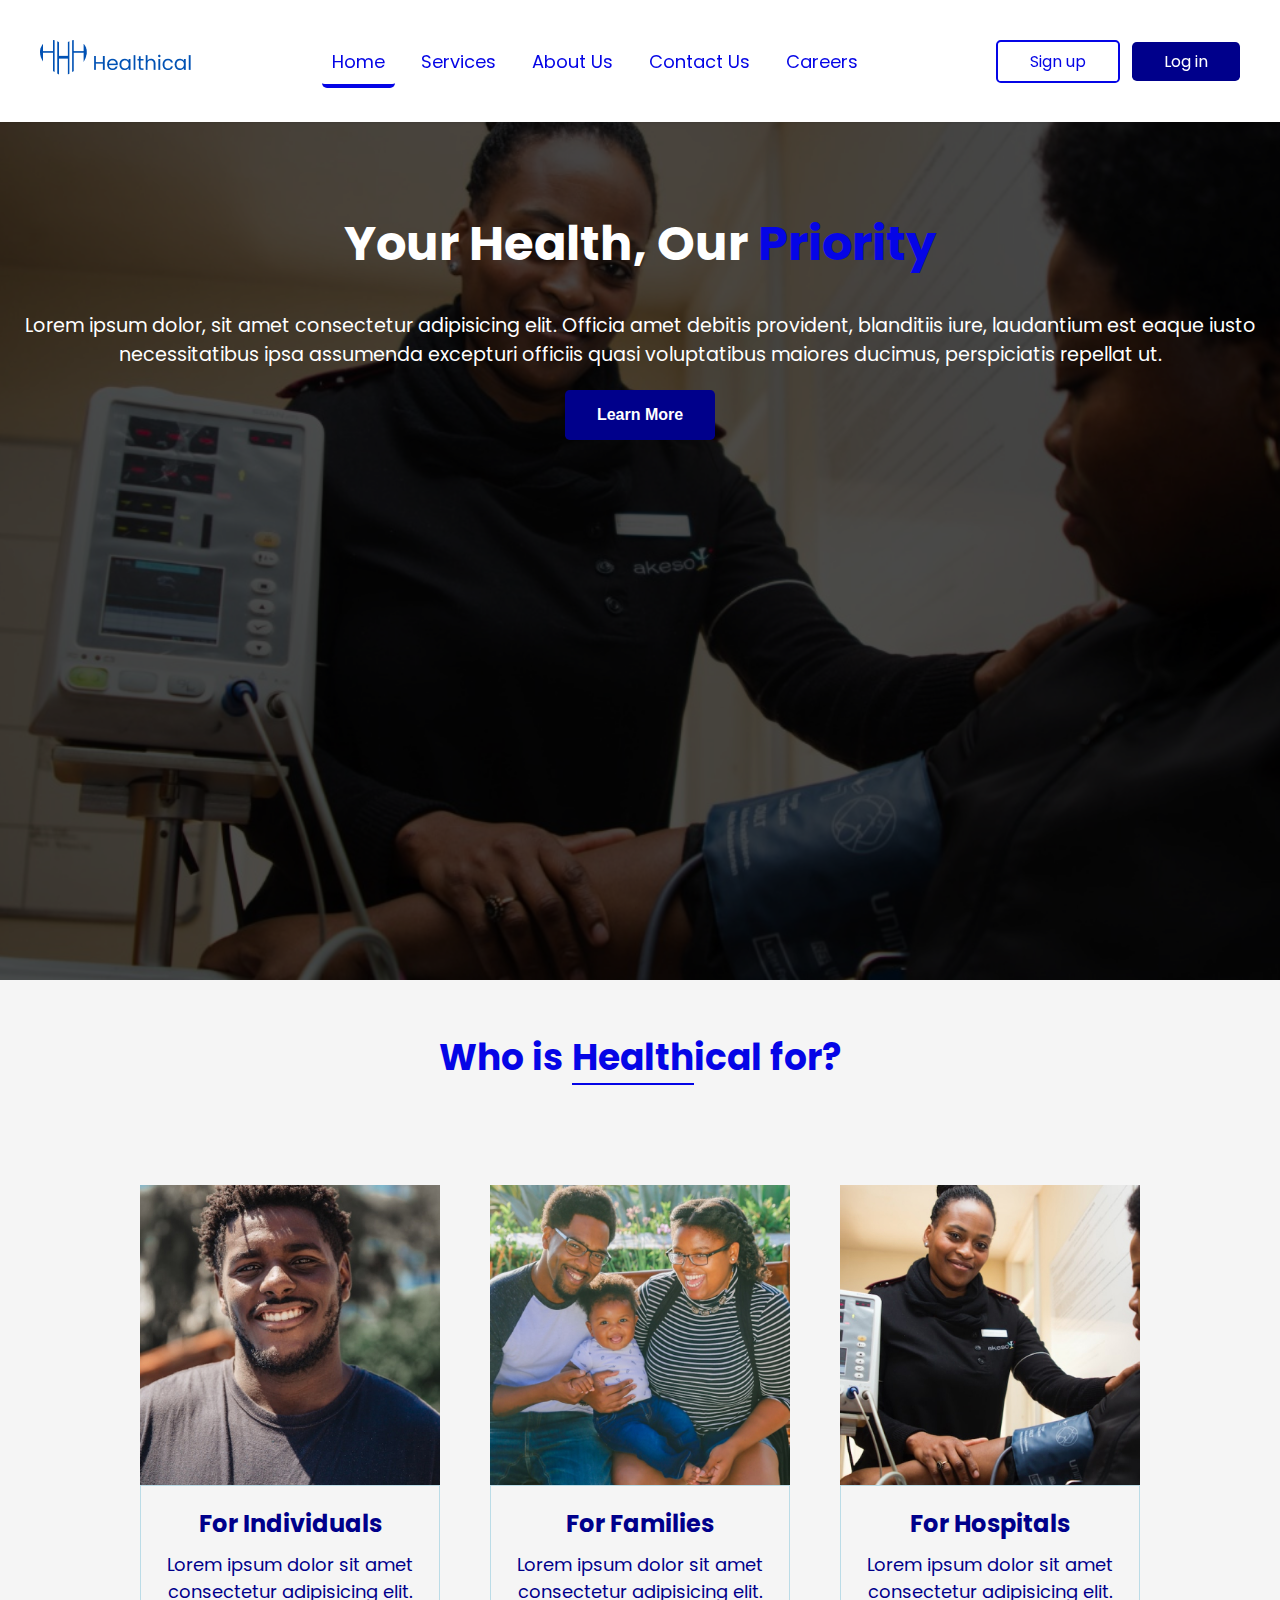
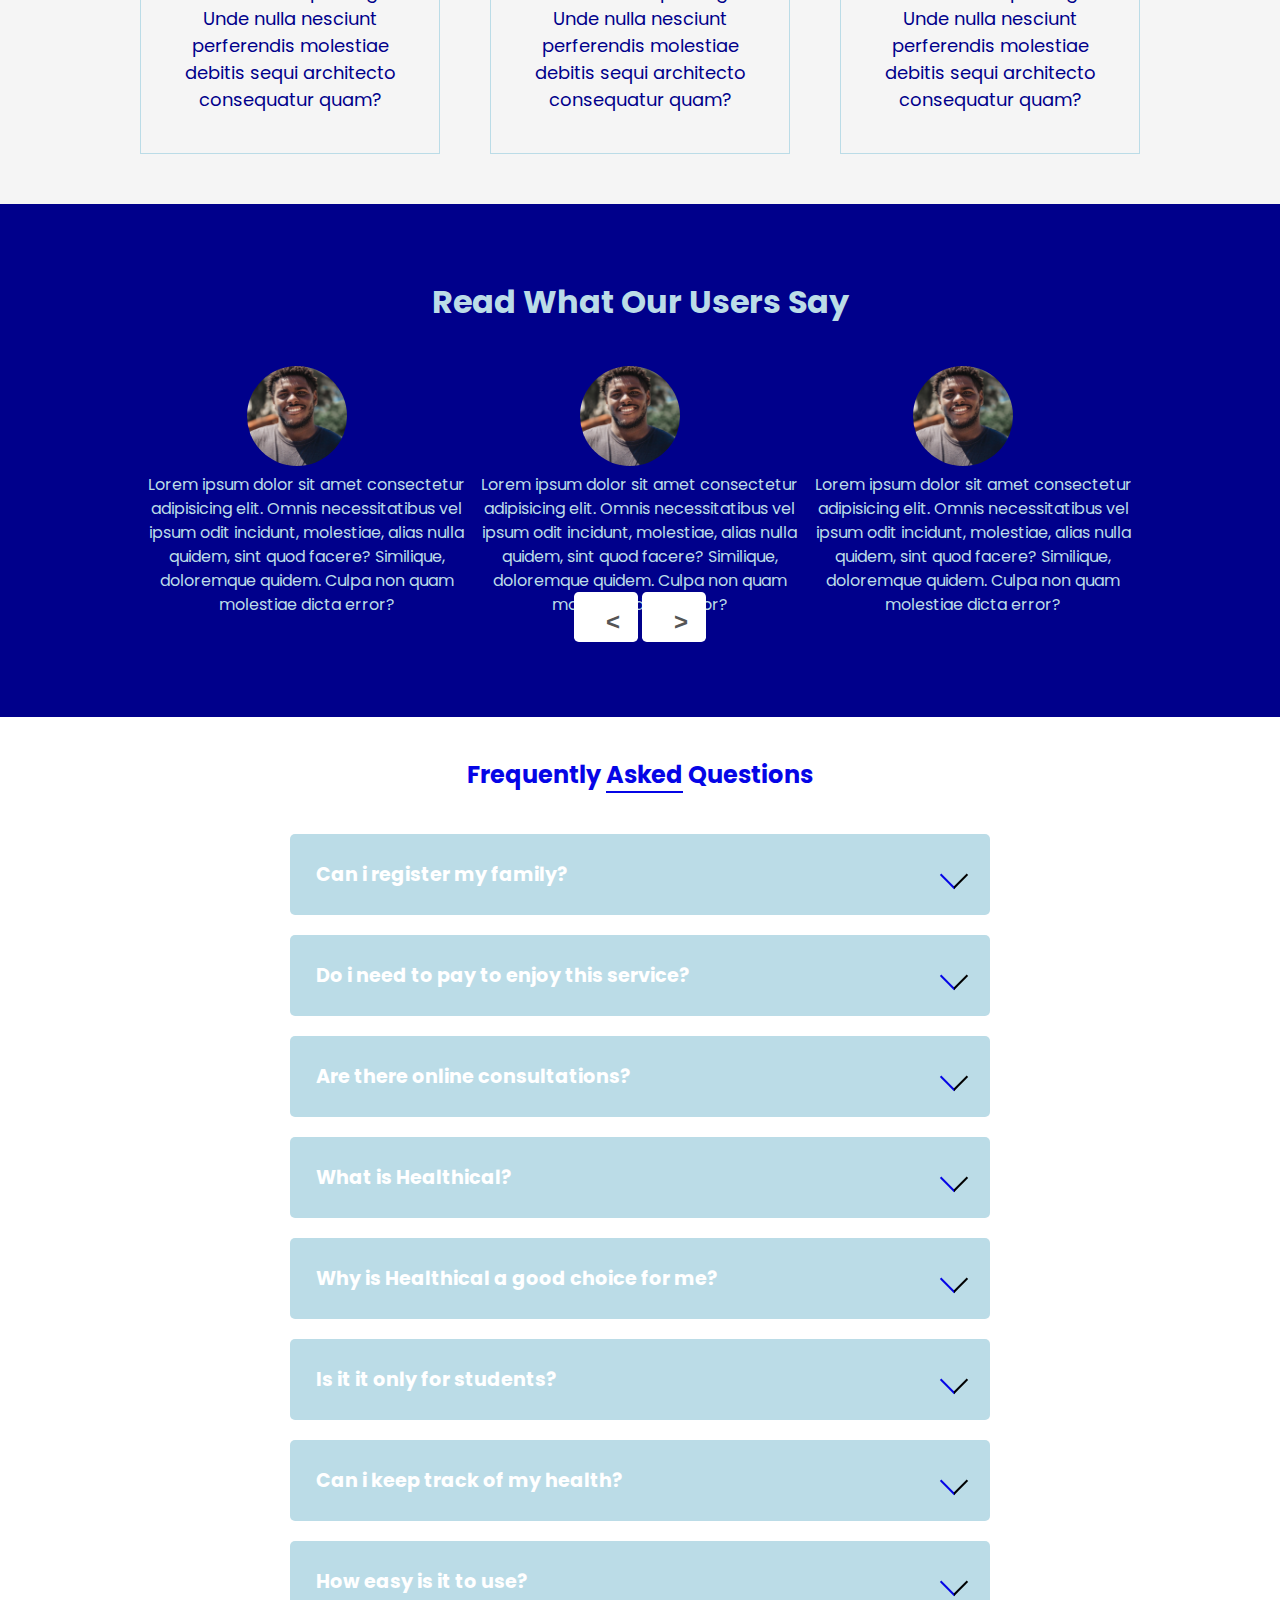
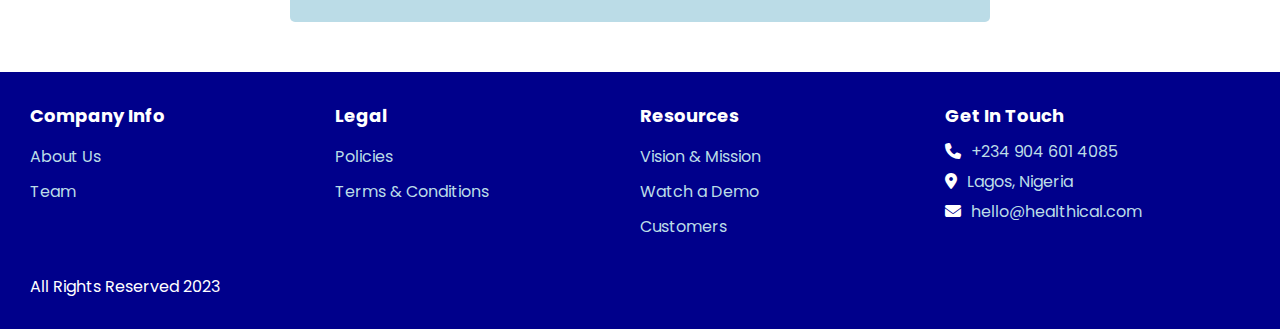
==== index.html @ 0c3c24af "added new updates to the repo" ====
<!DOCTYPE html>
<html lang="en">
  <head>
    <meta charset="UTF-8" />
    <meta http-equiv="X-UA-Compatible" content="IE=edge" />
    <meta name="viewport" content="width=device-width, initial-scale=1.0" />
    <title>Healthical</title>
    <link
    rel="stylesheet"
    href="https://cdnjs.cloudflare.com/ajax/libs/font-awesome/6.4.0/css/all.min.css"
  />
    <link rel="stylesheet" href="style.css" />
  </head>
  <body>
    <!-- Nav Bar -->
    <div class="nav-container">
      <header>
        <nav>
          <div>
            <img src="./images/logo with text.png" alt="Healthical" />
          </div>

          <div class="nav-list">
            <ul class="menu">
              <li><a href="#" class="home">Home</a></li>
              <li><a href="#">Services</a></li>
              <li><a href="about.html">About Us</a></li>
              <li><a href="#contact">Contact Us</a></li>
              <li><a href="careers.html">Careers</a></li>
            </ul>
          </div>

          <div class="nav-button">
            <a href="patient-sign-up.html" class="sign-up">Sign up</a>
            <a href="patient-sign-in.html" class="log-in">Log in</a>
          </div>

          <div class="hamburger-menu">
            <span class="bar"></span>
            <span class="bar"></span>
            <span class="bar"></span>
          </div>
        </nav>
      </header>
    </div>

    <!-- Hero Section -->
    <section class="hero">
      <div class="image-overlay">
        <div class="details">
          <h1>Your Health, Our <span>Priority</span></h1>
          <p>
            Lorem ipsum dolor, sit amet consectetur adipisicing elit. Officia
            amet debitis provident, blanditiis iure, laudantium est eaque iusto
            necessitatibus ipsa assumenda excepturi officiis quasi voluptatibus
            maiores ducimus, perspiciatis repellat ut.
          </p>

          <button>Learn More</button>
        </div>
      </div>
    </section>

    <!--About Section -->
    <section class="about-us">
      <h2>Who is <span>Health</span>ical for?</h2>

      <!-- People Container -->
      <div class="people">
        <!-- Individual -->
        <div class="individual">
          <img class="image" src="./images/image3.jpg" alt="individual" />

          <div class="container">
            <h3>For Individuals</h3>
            <p>
              Lorem ipsum dolor sit amet consectetur adipisicing elit. Unde
              nulla nesciunt perferendis molestiae debitis sequi architecto
              consequatur quam?
            </p>
          </div>
        </div>

        <!-- Families -->
        <div class="families">
          <img class="image" src="./images/image2.jpg" alt="families" />

          <div class="container">
            <h3>For Families</h3>
            <p>
              Lorem ipsum dolor sit amet consectetur adipisicing elit. Unde
              nulla nesciunt perferendis molestiae debitis sequi architecto
              consequatur quam?
            </p>
          </div>
        </div>

        <!-- Hospitals -->
        <div class="hospitals">
          <img class="image" src="./images/image1.jpg" alt="hospital" />

          <div class="container">
            <h3>For Hospitals</h3>
            <p>
              Lorem ipsum dolor sit amet consectetur adipisicing elit. Unde
              nulla nesciunt perferendis molestiae debitis sequi architecto
              consequatur quam?
            </p>
          </div>
        </div>
      </div>
    </section>

    <!-- Testimonials -->
    <section class="testimonials">
      <h2>Read What Our Users Say</h2>

      <div class="test-container">
        <!-- First Testimonial -->
        <div class="testimonial1">
          <img class="test-image" src="./images/image3.jpg" alt="image" />
          <p class="review">
            Lorem ipsum dolor sit amet consectetur adipisicing elit. Omnis
            necessitatibus vel ipsum odit incidunt, molestiae, alias nulla
            quidem, sint quod facere? Similique, doloremque quidem. Culpa non
            quam molestiae dicta error?
          </p>
        </div>

        <!-- Second Testimonial -->
        <div class="testimonial2">
          <img class="test-image" src="./images/image3.jpg" alt="image" />
          <p class="review">
            Lorem ipsum dolor sit amet consectetur adipisicing elit. Omnis
            necessitatibus vel ipsum odit incidunt, molestiae, alias nulla
            quidem, sint quod facere? Similique, doloremque quidem. Culpa non
            quam molestiae dicta error?
          </p>
        </div>

        <!-- Third Testimonial -->
        <div class="testimonial3">
          <img class="test-image" src="./images/image3.jpg" alt="image" />
          <p class="review">
            Lorem ipsum dolor sit amet consectetur adipisicing elit. Omnis
            necessitatibus vel ipsum odit incidunt, molestiae, alias nulla
            quidem, sint quod facere? Similique, doloremque quidem. Culpa non
            quam molestiae dicta error?
          </p>
        </div>
      </div>

      <button class="prev-btn"><</button>
      <button class="next-btn">></button>
    </section>

    <!-- FAQ -->
    <section class="faq">
      <h2>Frequently <span>Asked</span> Questions</h2>

      <div class="accordion">
        <div class="question">
          <div class="head">
            <h3>Can i register my family?</h3>
            <span class="icon"></span>
          </div>
          <div class="response">
            <p>
              Lorem ipsum, dolor sit amet consectetur adipisicing elit. Possimus
              mollitia unde animi hic. Architecto, soluta nisi nostrum quam
              quaerat quasi consectetur? Quasi!
            </p>
          </div>
        </div>
        <div class="question">
          <div class="head">
            <h3>Do i need to pay to enjoy this service?</h3>
            <span class="icon"></span>
          </div>
          <div class="response">
            <p>
              Lorem ipsum, dolor sit amet consectetur adipisicing elit. Possimus
              mollitia unde animi hic. Architecto, soluta nisi nostrum quam
              quaerat quasi consectetur? Quasi!
            </p>
          </div>
        </div>
        <div class="question">
          <div class="head">
            <h3>Are there online consultations?</h3>
            <span class="icon"></span>
          </div>
          <div class="response">
            <p>
              Lorem ipsum, dolor sit amet consectetur adipisicing elit. Possimus
              mollitia unde animi hic. Architecto, soluta nisi nostrum quam
              quaerat quasi consectetur? Quasi!
            </p>
          </div>
        </div>
        <div class="question">
          <div class="head">
            <h3>What is Healthical?</h3>
            <span class="icon"></span>
          </div>
          <div class="response">
            <p>
              Lorem ipsum, dolor sit amet consectetur adipisicing elit. Possimus
              mollitia unde animi hic. Architecto, soluta nisi nostrum quam
              quaerat quasi consectetur? Quasi!
            </p>
          </div>
        </div>
        <div class="question">
          <div class="head">
            <h3>Why is Healthical a good choice for me?</h3>
            <span class="icon"></span>
          </div>
          <div class="response">
            <p>
              Lorem ipsum, dolor sit amet consectetur adipisicing elit. Possimus
              mollitia unde animi hic. Architecto, soluta nisi nostrum quam
              quaerat quasi consectetur? Quasi!
            </p>
          </div>
        </div>
        <div class="question">
          <div class="head">
            <h3>Is it it only for students?</h3>
            <span class="icon"></span>
          </div>
          <div class="response">
            <p>
              Lorem ipsum, dolor sit amet consectetur adipisicing elit. Possimus
              mollitia unde animi hic. Architecto, soluta nisi nostrum quam
              quaerat quasi consectetur? Quasi!
            </p>
          </div>
        </div>
        <div class="question">
          <div class="head">
            <h3>Can i keep track of my health?</h3>
            <span class="icon"></span>
          </div>
          <div class="response">
            <p>
              Lorem ipsum, dolor sit amet consectetur adipisicing elit. Possimus
              mollitia unde animi hic. Architecto, soluta nisi nostrum quam
              quaerat quasi consectetur? Quasi!
            </p>
          </div>
        </div>
        <div class="question">
          <div class="head">
            <h3>How easy is it to use?</h3>
            <span class="icon"></span>
          </div>
          <div class="response">
            <p>
              Lorem ipsum, dolor sit amet consectetur adipisicing elit. Possimus
              mollitia unde animi hic. Architecto, soluta nisi nostrum quam
              quaerat quasi consectetur? Quasi!
            </p>
          </div>
        </div>
      </div>
    </section>

    <!-- Footer Section -->
    <footer class="footer-area" id="contact">
      <div class="footer-container">
        <!-- Comapany Info -->
        <div class="company">
          <h4>Company Info</h4>

          <div class="company-details">
            <p><a href="about.html">About Us</a></p>
            <p>Team</p>
          </div>
        </div>

        <!-- Legal -->
        <div class="legal">
          <h4>Legal</h4>

          <div class="legal-details">
            <p>Policies</p>
            <p>Terms & Conditions</p>
          </div>
        </div>

        <!-- Resources -->
        <div class="resources">
          <h4>Resources</h4>

          <div class="resources-details">
            <p>Vision & Mission</p>
            <p>Watch a Demo</p>
            <p>Customers</p>
          </div>
        </div>

        <!-- Get In Touch -->
        <div class="contact">
          <h4>Get In Touch</h4>

          <div class="contact-details">
            <ul class="info">
               <!-- Phone -->
              <li>
                <span><i class="fa-solid fa-phone"></i></span>
                <p><a href="tel:+2349046014085">+234 904 601 4085</a></p>
              </li>

                 <!-- Location -->
              <li>
                <span><i class="fa-solid fa-location-dot"></i></span>
                <p><a href="#">Lagos, Nigeria</a></p>
              </li>

              <!-- Email -->
              <li>
                <span><i class="fa-solid fa-envelope"></i></span>
                <p>
                  <a href="mailto:hello@fixmyride.com">hello@healthical.com</a>
                </p>
              </li>
            </ul>
          </div>
        </div>
      </div>

      <!-- Copyright -->
      <div class="copyright">
        <p>All Rights Reserved 2023</p>

        <!-- Social Icons -->
      </div>
    </footer>

    <script src="js/script.js"></script>
  </body>
</html>
---- style.css ----
@import url("https://fonts.googleapis.com/css2?family=Poppins&display=swap");

* {
  margin: 0;
  padding: 0;
  box-sizing: border-box;
}

:root {
  --darkblue: hsl(240, 100%, 27.3%);
  --white: hsl(0, 0%, 100%);
  --lightblue: hsl(195, 48%, 82%);
  --blue: hsl(240, 96%, 46%);
  --gray: hsl(0, 0%, 50%);
}

a {
  text-decoration: none;
}

body {
  color: var(--white);
  font-family: "Poppins", sans-serif;
}

/* Navbar styling */
nav {
  display: flex;
  justify-content: space-between;
  align-items: center;
  height: 100%;
}

header {
  background-color: #fff;
  box-shadow: 0 1px 2px rgba(0, 0, 0, 0.1);
  padding: 40px;
  position: fixed;
  top: 0;
  left: 0;
  right: 0;
  z-index: 999;
}

.nav-container {
  margin-left: 3rem;
}

.home {
  border-bottom: 4px solid var(--blue);
  padding-left: 1.5rem;
  padding-right: 1.5rem;
}

.menu {
  display: flex;
  list-style-type: none;
  margin: 0;
  padding: 0;
}

.menu li {
  margin-right: 1rem;
}

.menu li:last-child {
  margin-right: 0;
}

.menu li a {
  color: var(--blue);
  text-decoration: none;
  font-size: 18px;
  padding: 10px;
  border-radius: 5px;
}

.menu li a:hover {
  color: var(--gray);
}

.sign-up {
  padding: 0.5rem 2rem;
  border: 2px solid var(--blue);
  background: var(--white);
  color: var(--blue);
  margin-right: 0.5rem;
  border-radius: 0.3rem;
}

.log-in {
  padding: 0.5rem 2rem;
  background: var(--darkblue);
  color: var(--white);
  border-radius: 0.3rem;
}

.hamburger-menu {
  display: none;
}

.hamburger-menu .bar {
  display: block;
  width: 25px;
  height: 3px;
  background-color: #333;
  margin: 5px auto;
  transition: all 0.3s ease-in-out;
}

/* Hero Section Styling */
.hero {
  background-image: url(./images/image.jpg);
  background-repeat: no-repeat;
  background-position: center;
  background-size: cover;
  display: flex;
  align-items: center;
  justify-content: center;
  margin-top: 5rem;
  width: 100vw;
  height: 100vh;
}

.image-overlay {
  width: 100vw;
  height: 100vh;
  background: rgba(0, 0, 0, 0.7);
  align-items: center;
}

.details {
  text-align: center;
  justify-content: center;
  margin: auto;
}

.details h1 {
  font-weight: bold;
  font-size: 3rem;
  padding-top: 8rem;
  padding-bottom: 2rem;
}

.details p {
  font-size: 1.2rem;
  line-height: 1.5;
  margin-bottom: 20px;
}

span {
  color: var(--blue);
}

button {
  background: var(--darkblue);
  color: var(--white);
  padding: 1rem 2rem;
  border-radius: 0.3rem;
  border: none;
  font-weight: bold;
  font-size: 1rem;
  cursor: pointer;
}
/* End of Hero Section Styling */

/* About Section Styling */
.about-us {
  background-color: #f5f5f5;
  padding: 50px 0;
  display: flex;
  flex-direction: column;
  align-items: center;
}

h2 span {
  border-bottom: 2px solid var(--blue);
}

.about-us h2 {
  color: var(--blue);
  text-align: center;
  font-size: 36px;
  margin-bottom: 50px;
}

.people {
  display: flex;
  flex-wrap: wrap;
  justify-content: center;
  gap: 50px;
  max-width: 1200px;
  margin-top: 50px;
}

.individual,
.families,
.hospitals {
  display: flex;
  flex-direction: column;
  align-items: center;
  text-align: center;
  width: 300px;
}

.individual .image,
.families .image,
.hospitals .image {
  width: 100%;
  height: 300px;
  object-fit: cover;
}

.container {
  padding: 20px;
  color: var(--darkblue);
  border: 1px solid var(--lightblue);
}

.container h3 {
  font-size: 24px;
  margin-bottom: 10px;
}

.container p {
  font-size: 18px;
  line-height: 1.5;
  margin-bottom: 20px;
}

/* Testimonial Section Styling */

.testimonials h2 {
  text-align: center;
  justify-content: center;
  color: var(--lightblue);
  padding-top: 1.5rem;
  padding-bottom: 2.5rem;
}

/* .testimonial1,
.testimonial2,
.testimonial3 {
  display: flex;
  flex-direction: column;
  align-items: center;
}
 */

.testimonials {
  text-align: center;
  padding: 50px 0;
  background-color: var(--darkblue);
}

.test-container {
  display: flex;
  overflow: hidden;
  margin: 0 auto;
  width: 90%;
  max-width: 1000px;
}

.testimonial {
  flex: 1;
  margin-right: 30px;
  padding: 20px;
  border-radius: 10px;
  box-shadow: 0 2px 5px rgba(0, 0, 0, 0.3);
  text-align: left;
}

.testimonial:last-of-type {
  margin-right: 0;
}

.test-image {
  width: 100px;
  height: 100px;
  border-radius: 50%;
  margin-right: 20px;
}

.review {
  margin: 0;
  font-size: 16px;
  line-height: 1.5;
  color: var(--lightblue);
}

.prev-btn,
.next-btn {
  /* position: absolute; */
  top: 50%;
  transform: translateY(-50%);
  width: 50px;
  height: 50px;
  border: none;
  outline: none;
  background-color: #fff;
  color: #555;
  font-size: 24px;
  cursor: pointer;
  z-index: 1;
}

.prev-btn:hover,
.next-btn:hover {
  background-color: #f2f2f2;
}

.prev-btn {
  left: 0;
}

.next-btn {
  right: 0;
}

/* FAQ Section Styling */
.faq {
  max-width: 800px;
  margin: 0 auto;
  padding: 40px;
}

h2 {
  text-align: center;
  font-size: 2rem;
}

.accordion {
  display: flex;
  flex-direction: column;
}

.question {
  background-color: var(--lightblue);
  margin: 10px;
  border-radius: 5px;
  overflow: hidden;
  padding: 1rem;
}

.head {
  display: flex;
  justify-content: space-between;
  align-items: center;
  padding: 10px;
  cursor: pointer;
}

.head h3 {
  margin: 0;
  font-size: 1.2rem;
}

.icon {
  width: 20px;
  height: 20px;
  border: solid black;
  border-width: 0 2px 2px 0;
  transform: rotate(45deg);
}

.response {
  padding: 10px;
  display: none;
}

.response p {
  margin: 0;
}

.question.active .response {
  display: block;
}

.faq h2 {
  text-align: center;
  justify-content: center;
  color: var(--blue);
  padding-bottom: 2rem;
  font-size: 1.5rem;
}

.faq span {
  border-bottom: 2px solid var(--blue);
}

/* Footer Section Styling */
.footer-area {
  background-color: var(--darkblue);
  padding: 30px;
}

.footer-container {
  display: flex;
  flex-wrap: wrap;
  justify-content: space-between;
}

.company,
.legal,
.resources,
.contact {
  flex-basis: 25%;
  margin-bottom: 30px;
}

.company h4,
.legal h4,
.resources h4,
.contact h4 {
  font-size: 18px;
  margin-bottom: 10px;
}

.company-details,
.legal-details,
.resources-details,
.contact-details {
  display: flex;
  flex-direction: column;
  color: var(--lightblue);
}

.company-details p,
.legal-details p,
.resources-details p {
  margin: 5px 0;
}

.company-details p a {
  color: var(--lightblue);
}

.contact-details .info {
  list-style-type: none;
  padding: 0;
}

.contact-details .info li {
  display: flex;
  align-items: center;
  margin-bottom: 5px;
}

.contact-details .info li span {
  margin-right: 10px;
}

.contact-details .info li a {
  text-decoration: none;
  color: var(--lightblue);
}

.contact-details .info li a:hover {
  text-decoration: underline;
}

.fa-solid {
  color: var(--white);
}

/* Mobile Responsiveness */

@media screen and (max-width: 768px) {
  .hero {
    flex-direction: column;
  }

  .details h1 {
    font-size: 2rem;
  }

  .details p {
    font-size: 1rem;
  }

  .people {
    flex-direction: column;
    align-items: center;
  }

  .individual,
  .families,
  .hospitals {
    margin-bottom: 50px;
  }

  .faq {
    padding: 80px;
  }

  .accordion {
    flex-direction: row;
    flex-wrap: wrap;
    justify-content: space-between;
  }

  .question {
    width: calc(50% - 20px);
  }

  .faq {
    padding: 80px;
  }

  .accordion {
    flex-direction: row;
    flex-wrap: wrap;
    justify-content: space-between;
  }

  .question {
    width: calc(50% - 20px);
  }

  .footer-container {
    flex-direction: column;
  }

  .company,
  .legal,
  .resources,
  .contact {
    flex-basis: auto;
  }
}

@media screen and (max-width: 600px) {
  /* .nav-list {
    display: none;
    margin: auto;
    flex-direction: column;
    position: absolute;
    top: 70px;
    left: 0;
    right: 0;
    background-color: #fff;
    z-index: 1;
    padding: 20px;
    box-shadow: 0px 0px 10px rgba(0, 0, 0, 0.1);
  }

  .nav-list.show {
    display: flex;
    flex-direction: column;
  }

  .menu {
    display: flex;
    flex-direction: column;
    margin: auto;
  } */

  /* .hamburger-menu {
    display: block;
    cursor: pointer;
    z-index: 100;
  }

  .hamburger-menu.active .bar:nth-child(2) {
    opacity: 0;
  }

  .hamburger-menu.active .bar:nth-child(1) {
    transform: translateY(8px) rotate(45deg);
  }

  .hamburger-menu.active .bar:nth-child(3) {
    transform: translateY(-8px) rotate(-45deg);
  } */

  button {
    margin-top: 1rem;
  }

  .people {
    display: flex;
    flex-direction: column;
  }
}
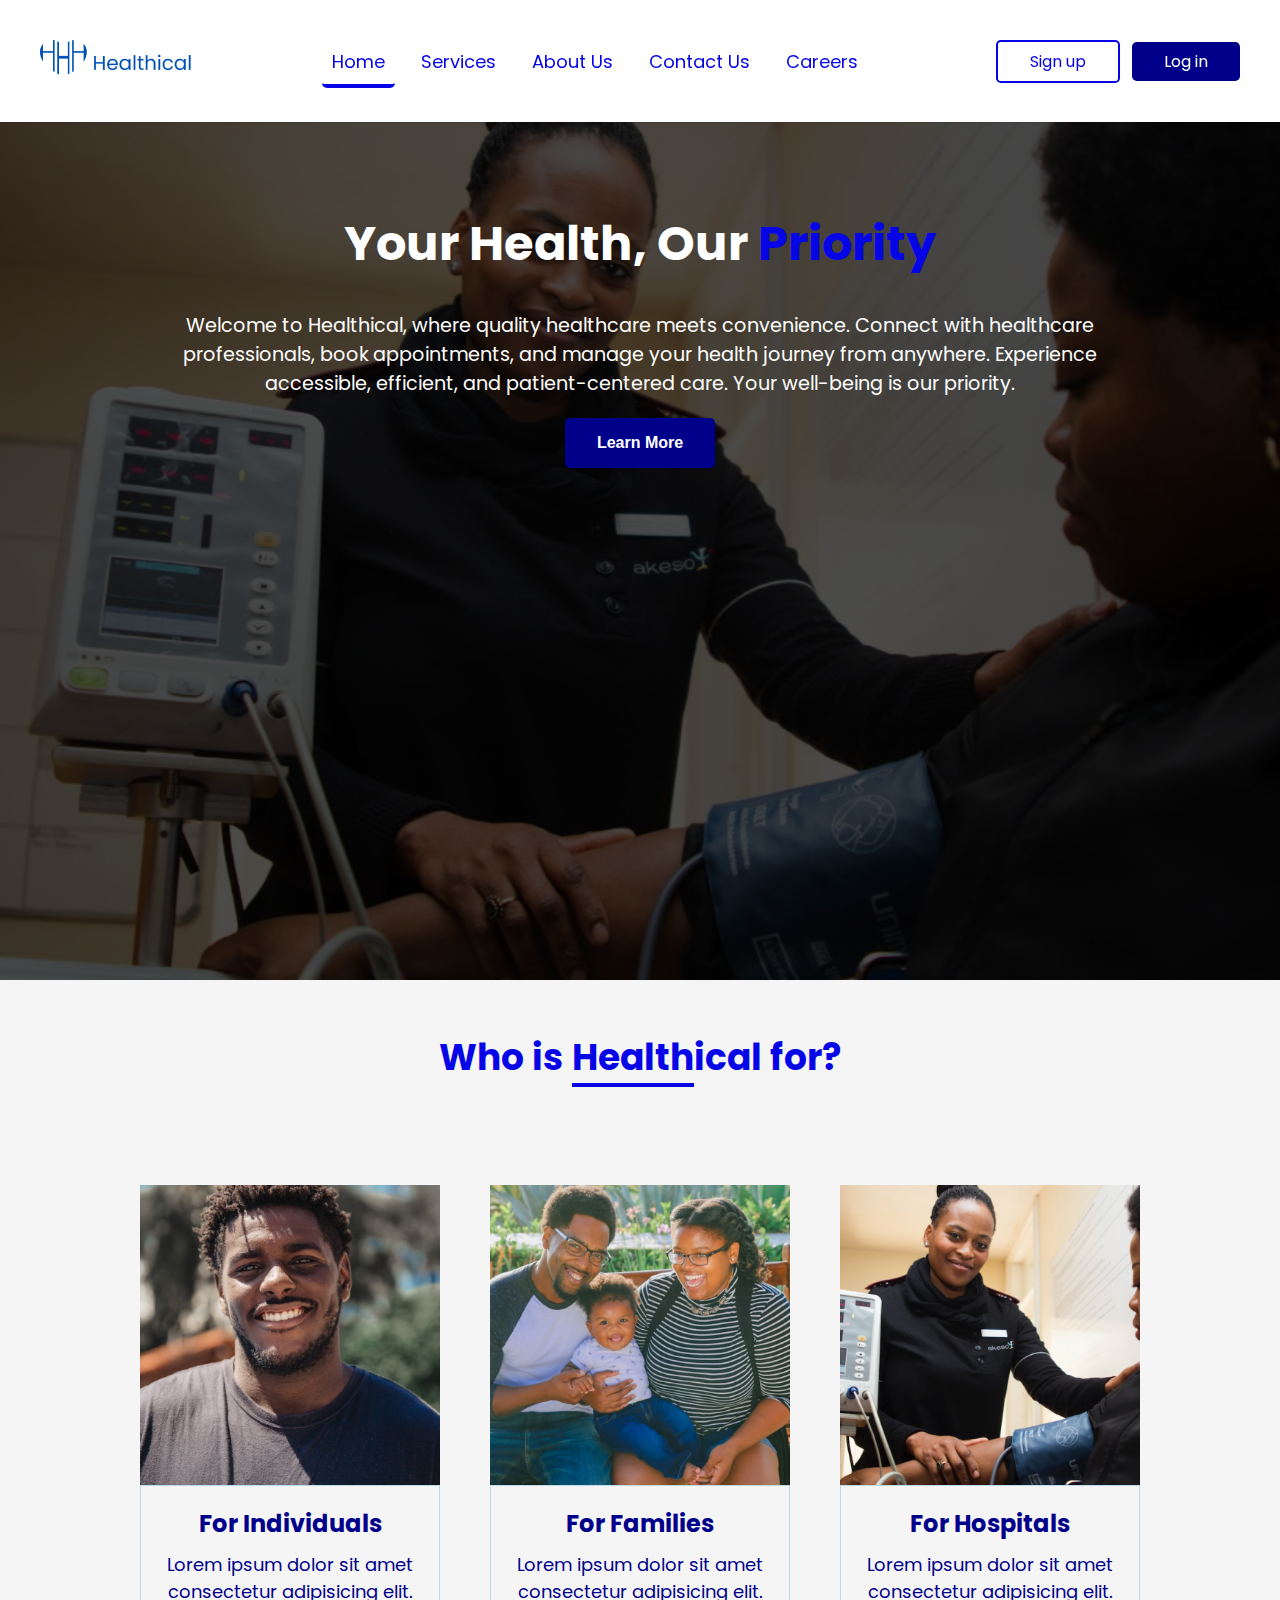
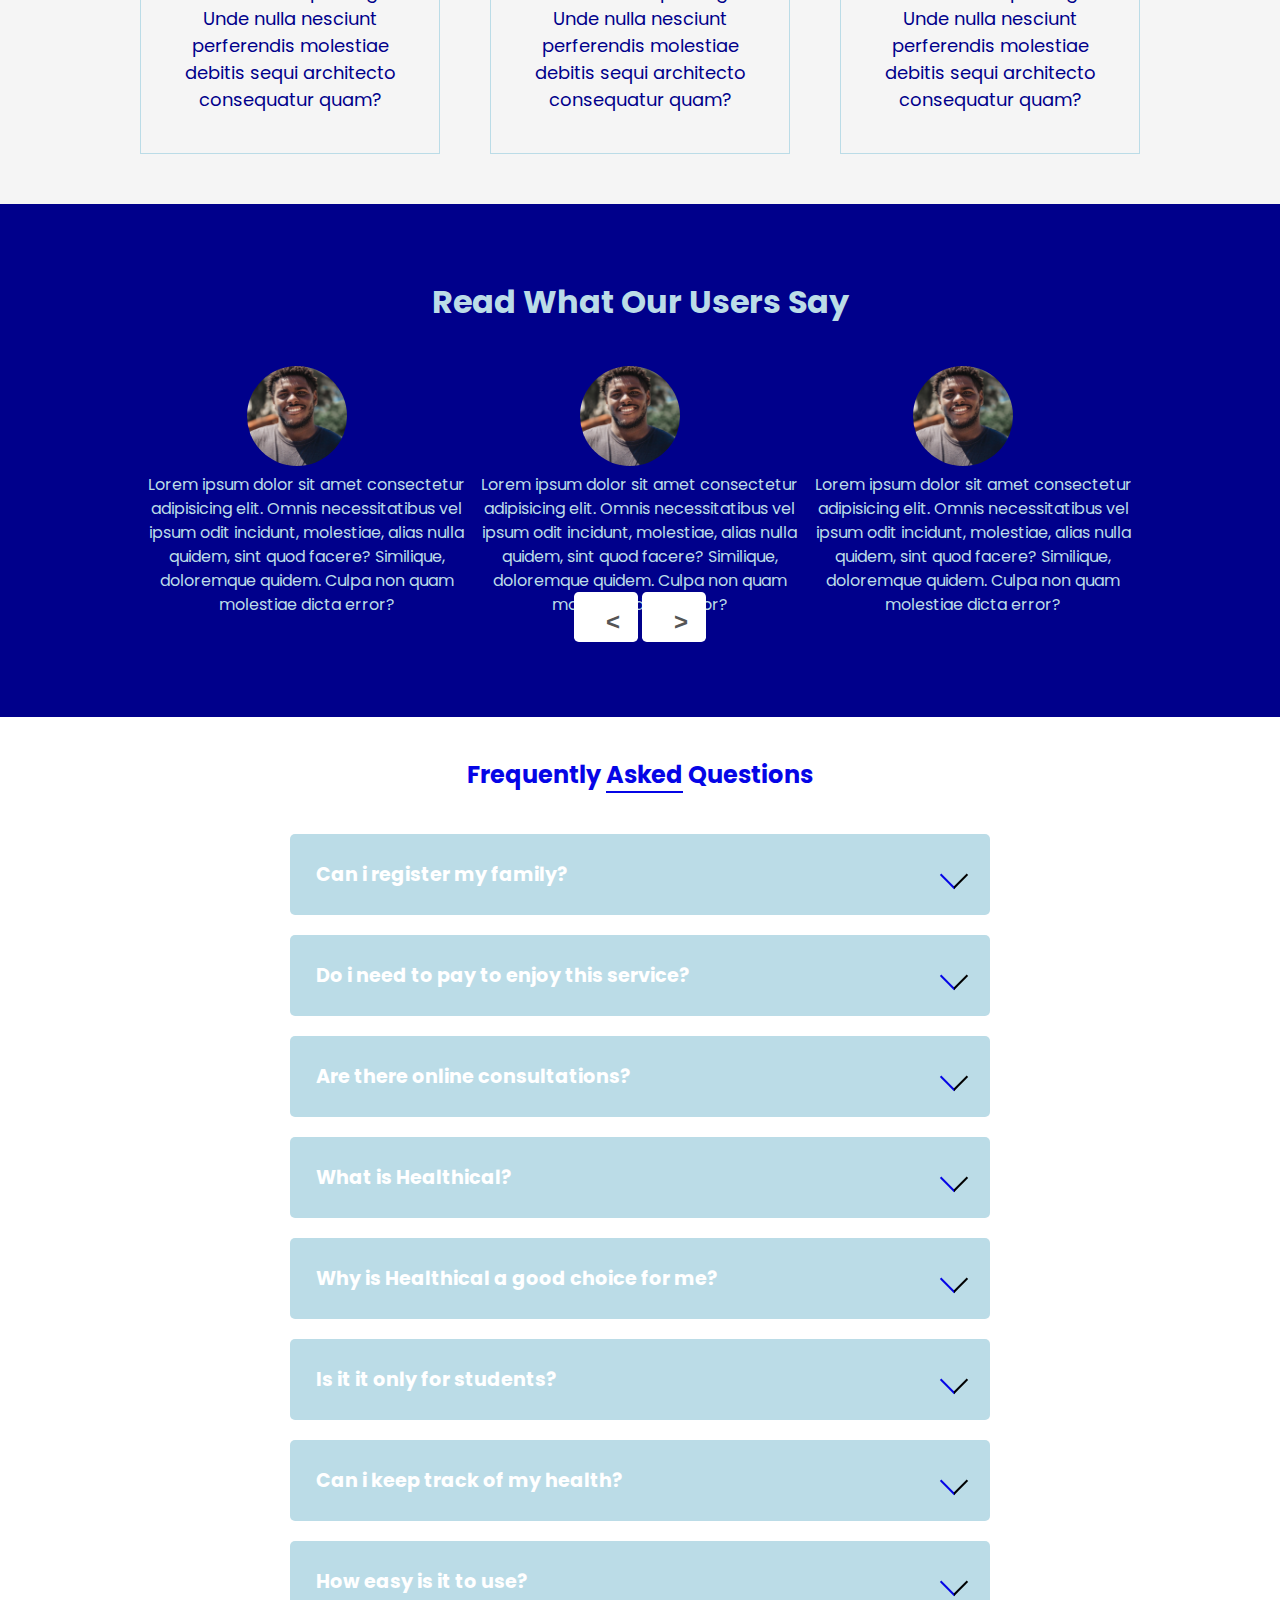
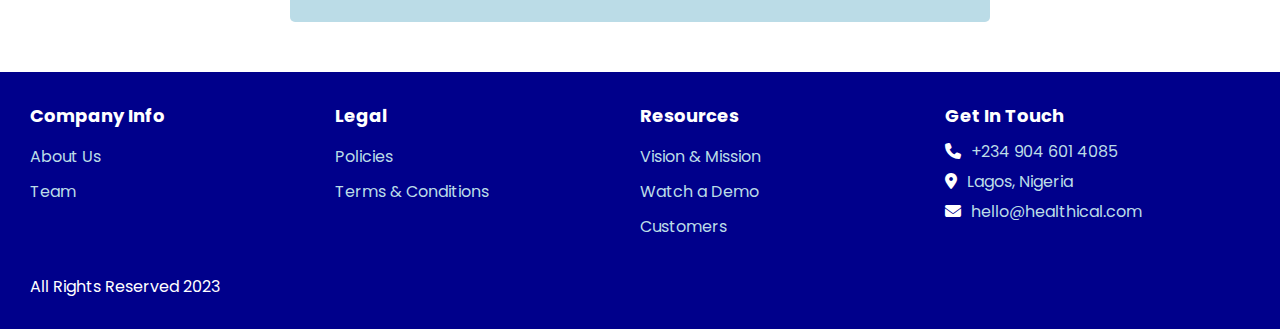
==== commit 41724634: "pushed new changes to the repo" ====
--- a/index.html
+++ b/index.html
@@ -6,9 +6,9 @@
     <meta name="viewport" content="width=device-width, initial-scale=1.0" />
     <title>Healthical</title>
     <link
-    rel="stylesheet"
-    href="https://cdnjs.cloudflare.com/ajax/libs/font-awesome/6.4.0/css/all.min.css"
-  />
+      rel="stylesheet"
+      href="https://cdnjs.cloudflare.com/ajax/libs/font-awesome/6.4.0/css/all.min.css"
+    />
     <link rel="stylesheet" href="style.css" />
   </head>
   <body>
@@ -50,10 +50,10 @@
         <div class="details">
           <h1>Your Health, Our <span>Priority</span></h1>
           <p>
-            Lorem ipsum dolor, sit amet consectetur adipisicing elit. Officia
-            amet debitis provident, blanditiis iure, laudantium est eaque iusto
-            necessitatibus ipsa assumenda excepturi officiis quasi voluptatibus
-            maiores ducimus, perspiciatis repellat ut.
+            Welcome to Healthical, where quality healthcare meets convenience.
+            Connect with healthcare professionals, book appointments, and manage
+            your health journey from anywhere. Experience accessible, efficient,
+            and patient-centered care. Your well-being is our priority.
           </p>
 
           <button>Learn More</button>
@@ -306,13 +306,13 @@
 
           <div class="contact-details">
             <ul class="info">
-               <!-- Phone -->
+              <!-- Phone -->
               <li>
                 <span><i class="fa-solid fa-phone"></i></span>
                 <p><a href="tel:+2349046014085">+234 904 601 4085</a></p>
               </li>
 
-                 <!-- Location -->
+              <!-- Location -->
               <li>
                 <span><i class="fa-solid fa-location-dot"></i></span>
                 <p><a href="#">Lagos, Nigeria</a></p>
--- a/style.css
+++ b/style.css
@@ -145,7 +145,9 @@
 .details p {
   font-size: 1.2rem;
   line-height: 1.5;
-  margin-bottom: 20px;
+  margin: auto;
+  padding-bottom: 20px;
+  width: 80%;
 }
 
 span {
@@ -174,7 +176,7 @@
 }
 
 h2 span {
-  border-bottom: 2px solid var(--blue);
+  border-bottom: 4px solid var(--blue);
 }
 
 .about-us h2 {
@@ -290,7 +292,6 @@
 
 .prev-btn,
 .next-btn {
-  /* position: absolute; */
   top: 50%;
   transform: translateY(-50%);
   width: 50px;
@@ -573,6 +574,10 @@
     transform: translateY(-8px) rotate(-45deg);
   } */
 
+  .details h1 {
+    font-size: 1.7rem;
+  }
+
   button {
     margin-top: 1rem;
   }
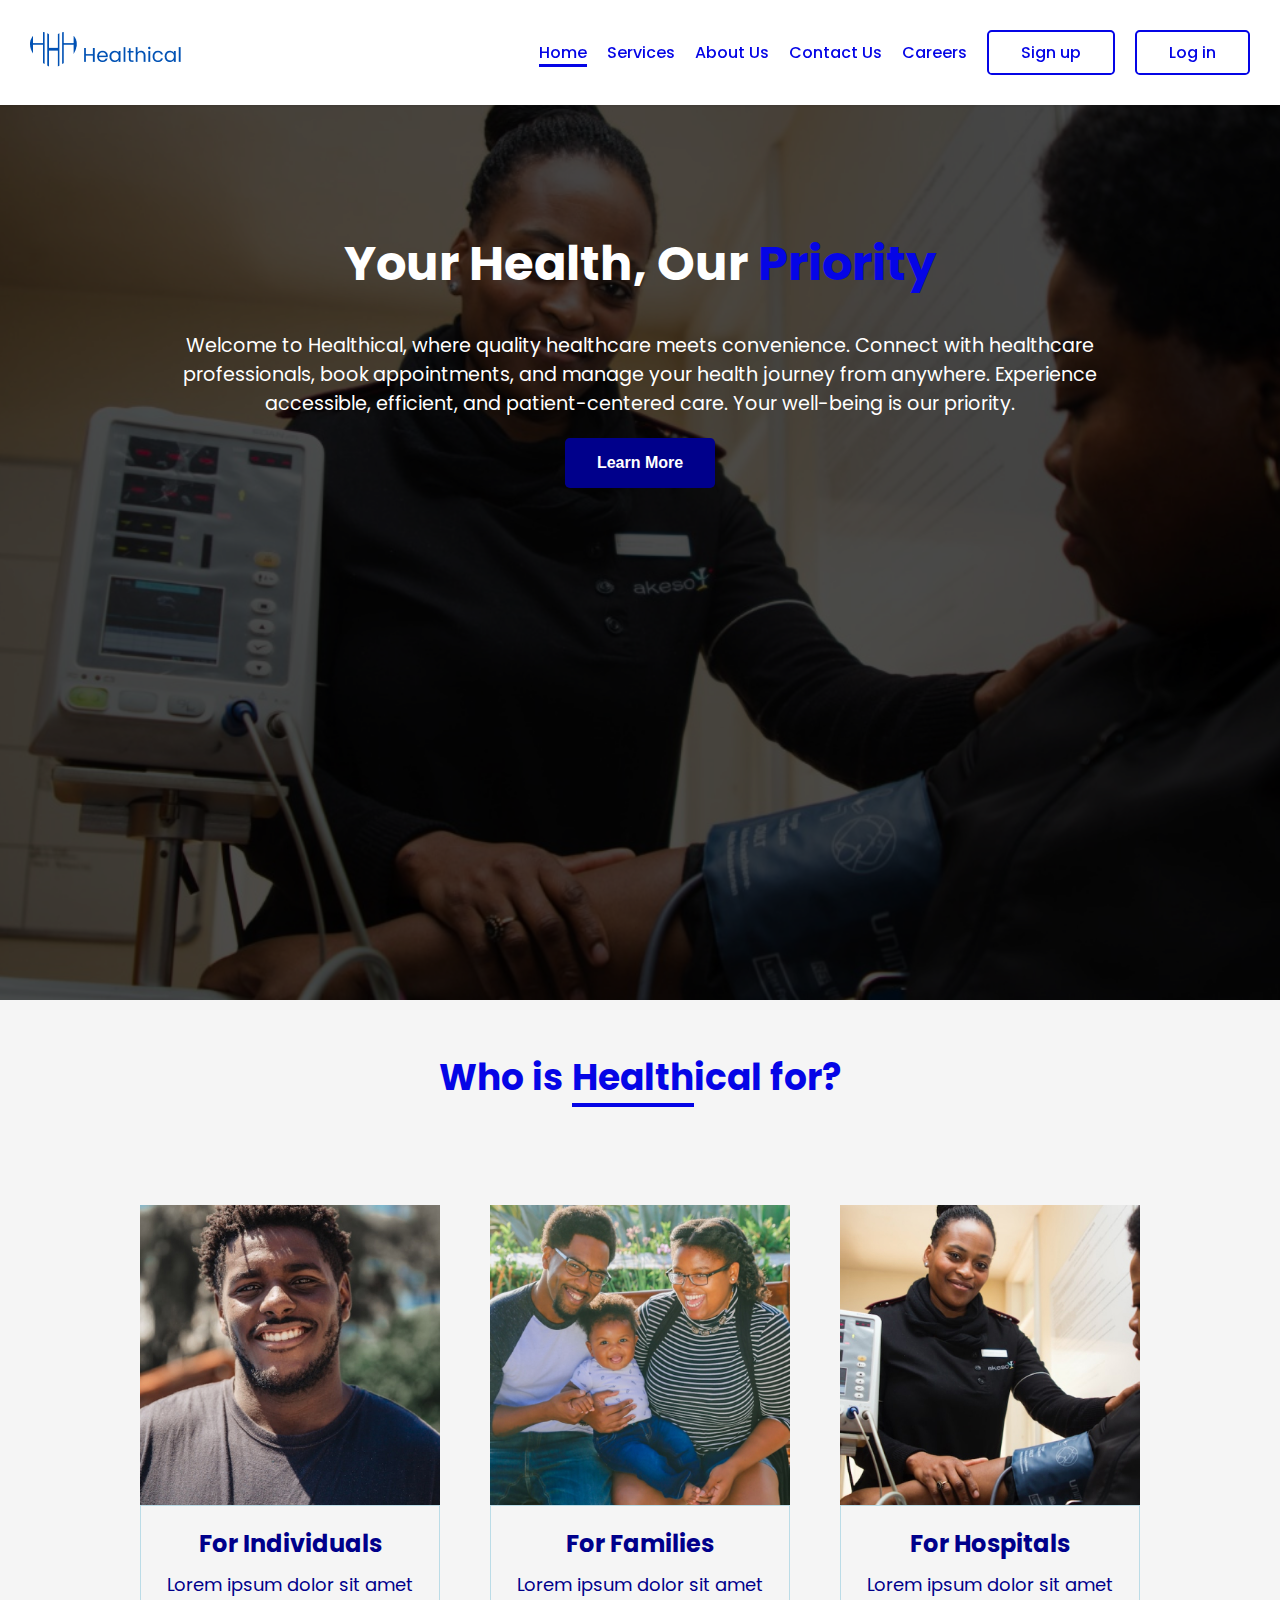
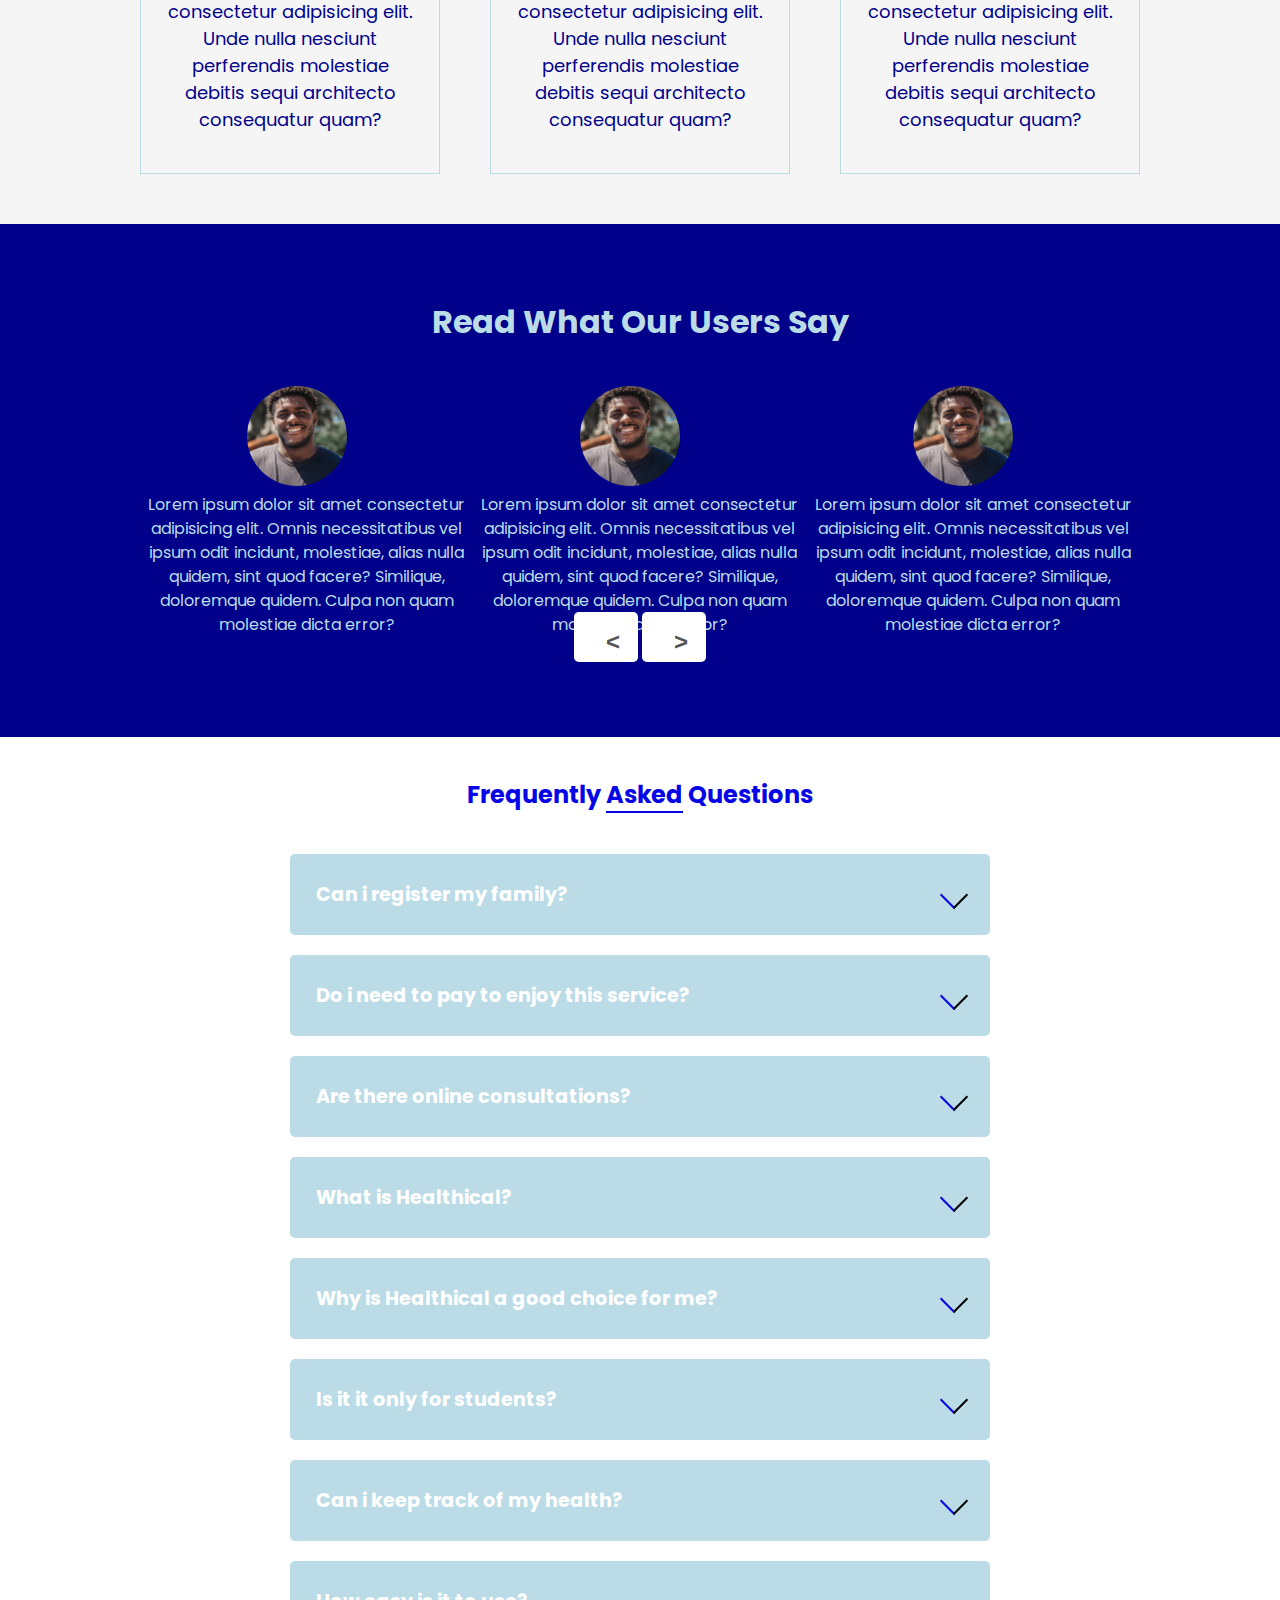
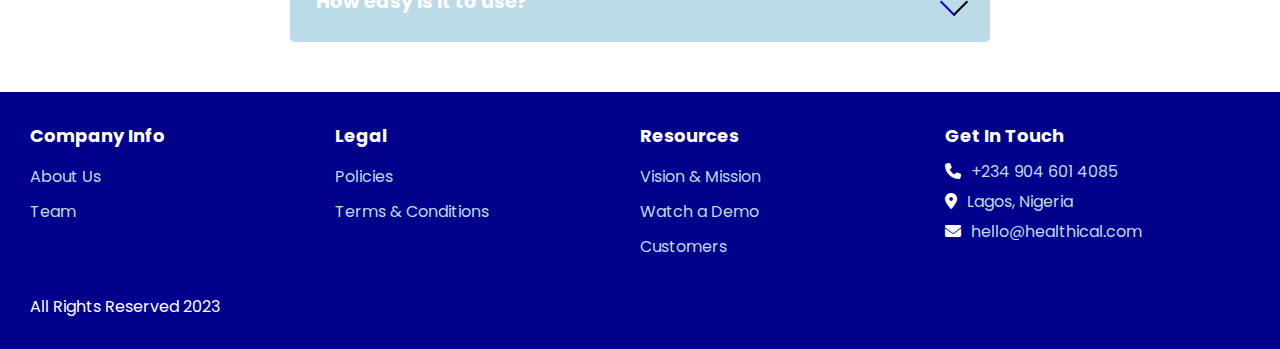
==== commit 322624b4: "added new updates" ====
--- a/index.html
+++ b/index.html
@@ -27,12 +27,9 @@
               <li><a href="about.html">About Us</a></li>
               <li><a href="#contact">Contact Us</a></li>
               <li><a href="careers.html">Careers</a></li>
+              <li class="sign-up"><a href="patient-sign-up.html">Sign up</a></li>
+              <li class="log-in"><a href="patient-sign-in.html">Log in</a></li>
             </ul>
-          </div>
-
-          <div class="nav-button">
-            <a href="patient-sign-up.html" class="sign-up">Sign up</a>
-            <a href="patient-sign-in.html" class="log-in">Log in</a>
           </div>
 
           <div class="hamburger-menu">
--- a/style.css
+++ b/style.css
@@ -24,17 +24,10 @@
 }
 
 /* Navbar styling */
-nav {
-  display: flex;
-  justify-content: space-between;
-  align-items: center;
-  height: 100%;
-}
-
 header {
   background-color: #fff;
   box-shadow: 0 1px 2px rgba(0, 0, 0, 0.1);
-  padding: 40px;
+  padding: 30px;
   position: fixed;
   top: 0;
   left: 0;
@@ -43,24 +36,35 @@
 }
 
 .nav-container {
-  margin-left: 3rem;
+  padding: 10px 20px;
+  box-shadow: 0 2px 4px rgba(0, 0, 0, 0.1);
+}
+
+nav {
+  display: flex;
+  justify-content: space-between;
+  align-items: center;
+}
+
+.logo img {
+  height: 40px;
+  width: auto;
 }
 
 .home {
-  border-bottom: 4px solid var(--blue);
-  padding-left: 1.5rem;
-  padding-right: 1.5rem;
+  border-bottom: 3px solid var(--blue);
 }
 
 .menu {
-  display: flex;
-  list-style-type: none;
+  list-style: none;
+  display: flex;
+  align-items: center;
   margin: 0;
   padding: 0;
 }
 
 .menu li {
-  margin-right: 1rem;
+  margin-right: 20px;
 }
 
 .menu li:last-child {
@@ -68,11 +72,10 @@
 }
 
 .menu li a {
+  text-decoration: none;
   color: var(--blue);
-  text-decoration: none;
-  font-size: 18px;
-  padding: 10px;
-  border-radius: 5px;
+  font-weight: 500;
+  transition: color 0.3s ease;
 }
 
 .menu li a:hover {
@@ -90,7 +93,8 @@
 
 .log-in {
   padding: 0.5rem 2rem;
-  background: var(--darkblue);
+  background: var(--white);
+  border: 2px solid var(--blue);
   color: var(--white);
   border-radius: 0.3rem;
 }
@@ -467,71 +471,7 @@
 /* Mobile Responsiveness */
 
 @media screen and (max-width: 768px) {
-  .hero {
-    flex-direction: column;
-  }
-
-  .details h1 {
-    font-size: 2rem;
-  }
-
-  .details p {
-    font-size: 1rem;
-  }
-
-  .people {
-    flex-direction: column;
-    align-items: center;
-  }
-
-  .individual,
-  .families,
-  .hospitals {
-    margin-bottom: 50px;
-  }
-
-  .faq {
-    padding: 80px;
-  }
-
-  .accordion {
-    flex-direction: row;
-    flex-wrap: wrap;
-    justify-content: space-between;
-  }
-
-  .question {
-    width: calc(50% - 20px);
-  }
-
-  .faq {
-    padding: 80px;
-  }
-
-  .accordion {
-    flex-direction: row;
-    flex-wrap: wrap;
-    justify-content: space-between;
-  }
-
-  .question {
-    width: calc(50% - 20px);
-  }
-
-  .footer-container {
-    flex-direction: column;
-  }
-
-  .company,
-  .legal,
-  .resources,
-  .contact {
-    flex-basis: auto;
-  }
-}
-
-@media screen and (max-width: 600px) {
-  /* .nav-list {
+  .nav-list {
     display: none;
     margin: auto;
     flex-direction: column;
@@ -554,9 +494,13 @@
     display: flex;
     flex-direction: column;
     margin: auto;
-  } */
-
-  /* .hamburger-menu {
+  } 
+
+  .sign-up {
+    margin: 1rem 0;
+  }
+
+ .hamburger-menu {
     display: block;
     cursor: pointer;
     z-index: 100;
@@ -572,7 +516,72 @@
 
   .hamburger-menu.active .bar:nth-child(3) {
     transform: translateY(-8px) rotate(-45deg);
-  } */
+  } 
+
+  .hero {
+    flex-direction: column;
+  }
+
+  .details h1 {
+    font-size: 2rem;
+  }
+
+  .details p {
+    font-size: 1rem;
+  }
+
+  .people {
+    flex-direction: column;
+    align-items: center;
+  }
+
+  .individual,
+  .families,
+  .hospitals {
+    margin-bottom: 50px;
+  }
+
+  .faq {
+    padding: 80px;
+  }
+
+  .accordion {
+    flex-direction: row;
+    flex-wrap: wrap;
+    justify-content: space-between;
+  }
+
+  .question {
+    width: calc(50% - 20px);
+  }
+
+  .faq {
+    padding: 80px;
+  }
+
+  .accordion {
+    flex-direction: row;
+    flex-wrap: wrap;
+    justify-content: space-between;
+  }
+
+  .question {
+    width: calc(50% - 20px);
+  }
+
+  .footer-container {
+    flex-direction: column;
+  }
+
+  .company,
+  .legal,
+  .resources,
+  .contact {
+    flex-basis: auto;
+  }
+}
+
+@media screen and (max-width: 600px) {
 
   .details h1 {
     font-size: 1.7rem;
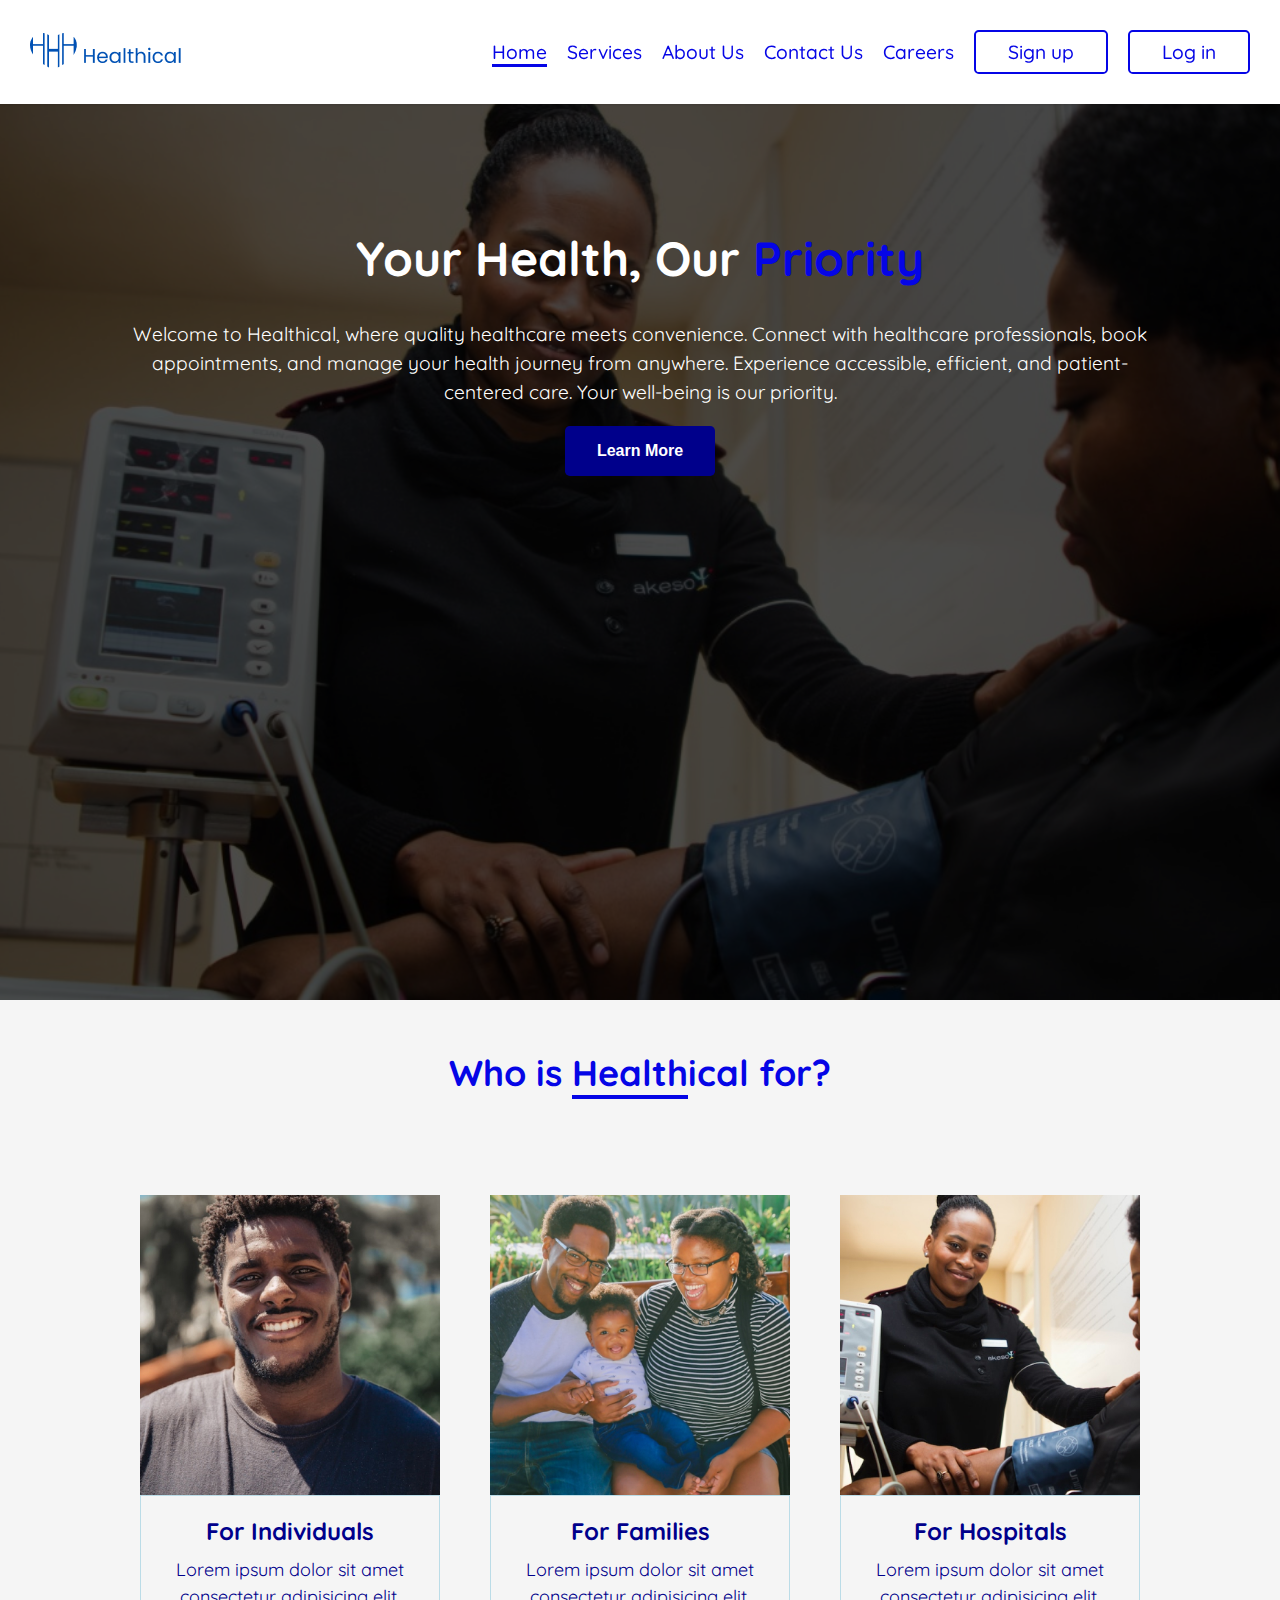
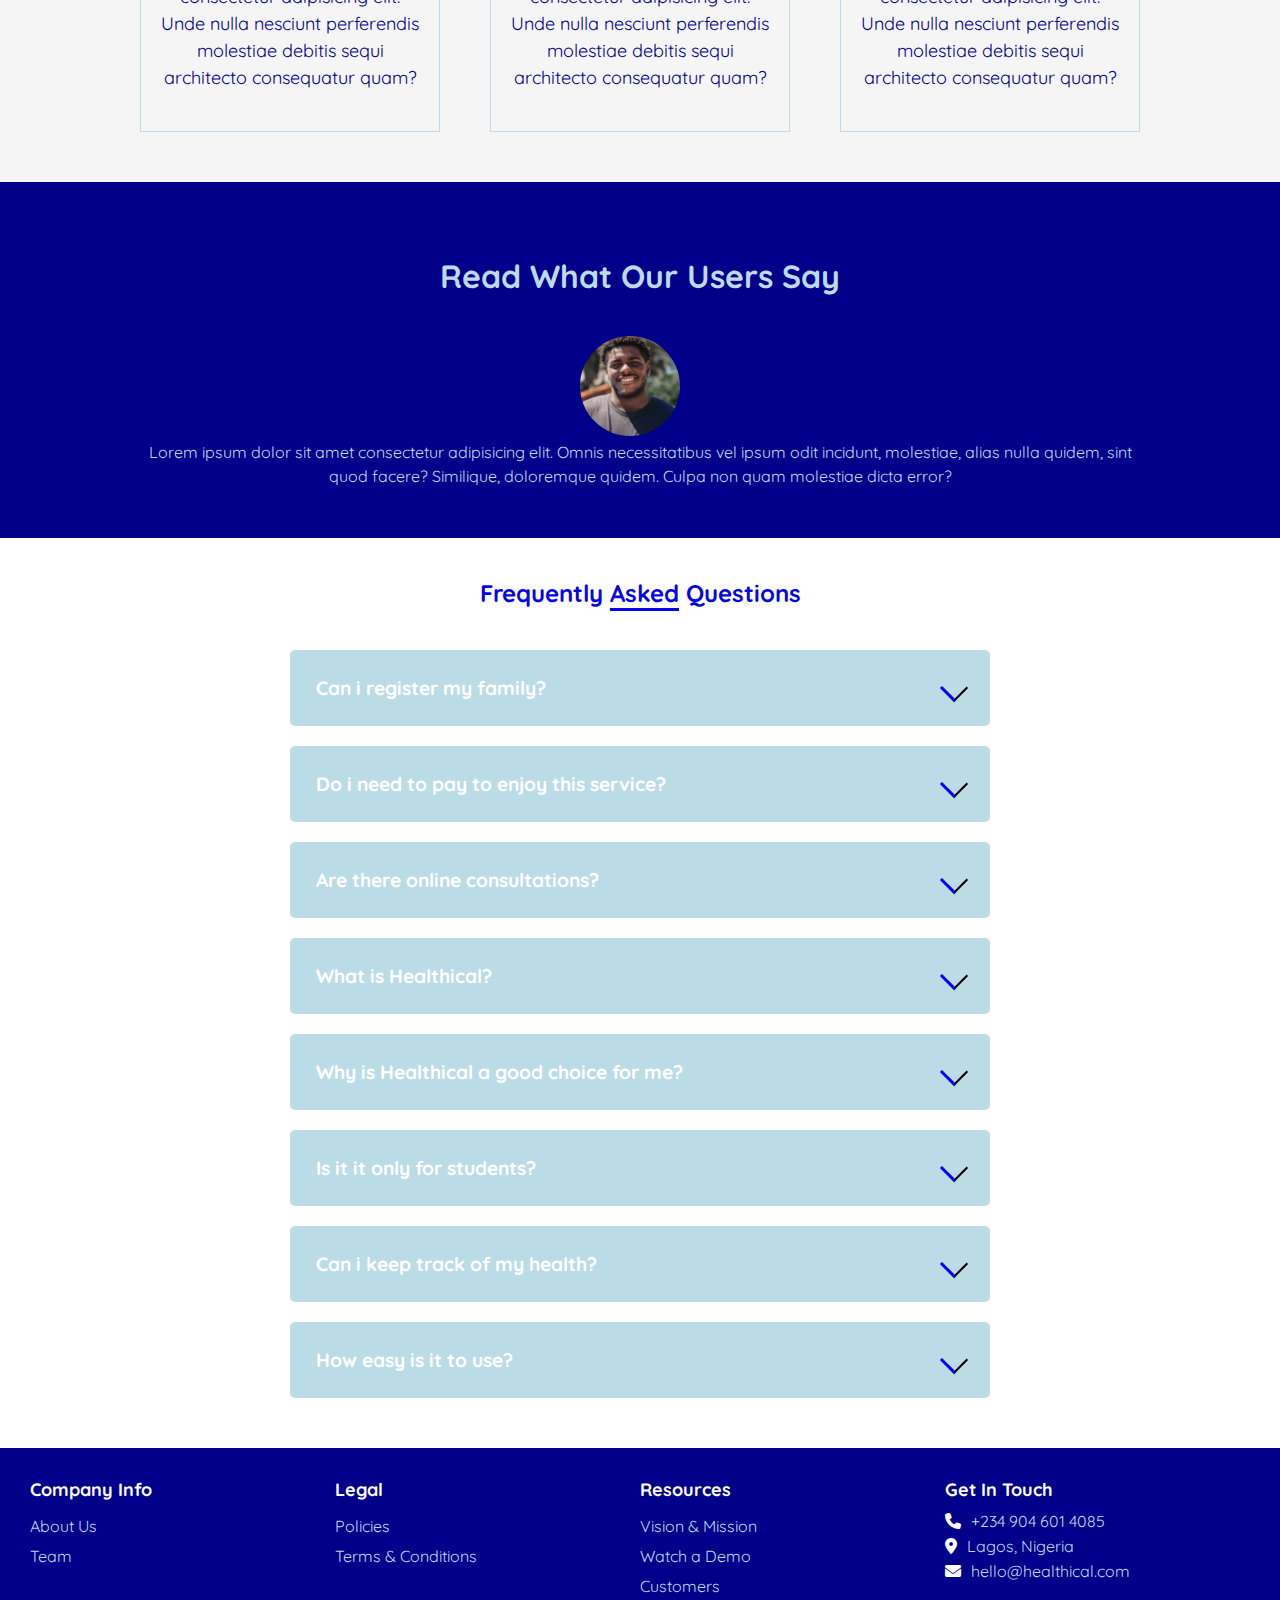
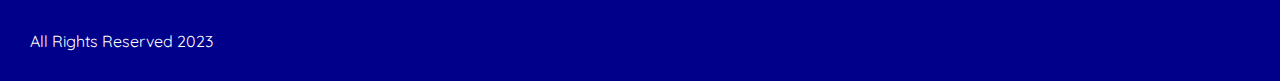
==== commit 6d87d167: "made some new changes to the code" ====
--- a/index.html
+++ b/index.html
@@ -123,32 +123,7 @@
             quam molestiae dicta error?
           </p>
         </div>
-
-        <!-- Second Testimonial -->
-        <div class="testimonial2">
-          <img class="test-image" src="./images/image3.jpg" alt="image" />
-          <p class="review">
-            Lorem ipsum dolor sit amet consectetur adipisicing elit. Omnis
-            necessitatibus vel ipsum odit incidunt, molestiae, alias nulla
-            quidem, sint quod facere? Similique, doloremque quidem. Culpa non
-            quam molestiae dicta error?
-          </p>
-        </div>
-
-        <!-- Third Testimonial -->
-        <div class="testimonial3">
-          <img class="test-image" src="./images/image3.jpg" alt="image" />
-          <p class="review">
-            Lorem ipsum dolor sit amet consectetur adipisicing elit. Omnis
-            necessitatibus vel ipsum odit incidunt, molestiae, alias nulla
-            quidem, sint quod facere? Similique, doloremque quidem. Culpa non
-            quam molestiae dicta error?
-          </p>
-        </div>
-      </div>
-
-      <button class="prev-btn"><</button>
-      <button class="next-btn">></button>
+      </div>
     </section>
 
     <!-- FAQ -->
--- a/style.css
+++ b/style.css
@@ -1,4 +1,4 @@
-@import url("https://fonts.googleapis.com/css2?family=Poppins&display=swap");
+@import url('https://fonts.googleapis.com/css2?family=Montserrat:ital,wght@1,300&family=Poppins:wght@300;500&family=Quicksand&display=swap');
 
 * {
   margin: 0;
@@ -20,7 +20,7 @@
 
 body {
   color: var(--white);
-  font-family: "Poppins", sans-serif;
+  font-family: 'Quicksand', sans-serif;
 }
 
 /* Navbar styling */
@@ -75,6 +75,7 @@
   text-decoration: none;
   color: var(--blue);
   font-weight: 500;
+  font-size: 1.2rem;
   transition: color 0.3s ease;
 }
 
@@ -390,7 +391,7 @@
 }
 
 .faq span {
-  border-bottom: 2px solid var(--blue);
+  border-bottom: 3px solid var(--blue);
 }
 
 /* Footer Section Styling */
@@ -582,7 +583,10 @@
 }
 
 @media screen and (max-width: 600px) {
-
+  .about-us h2 {
+    font-size: 30px;
+  }
+  
   .details h1 {
     font-size: 1.7rem;
   }
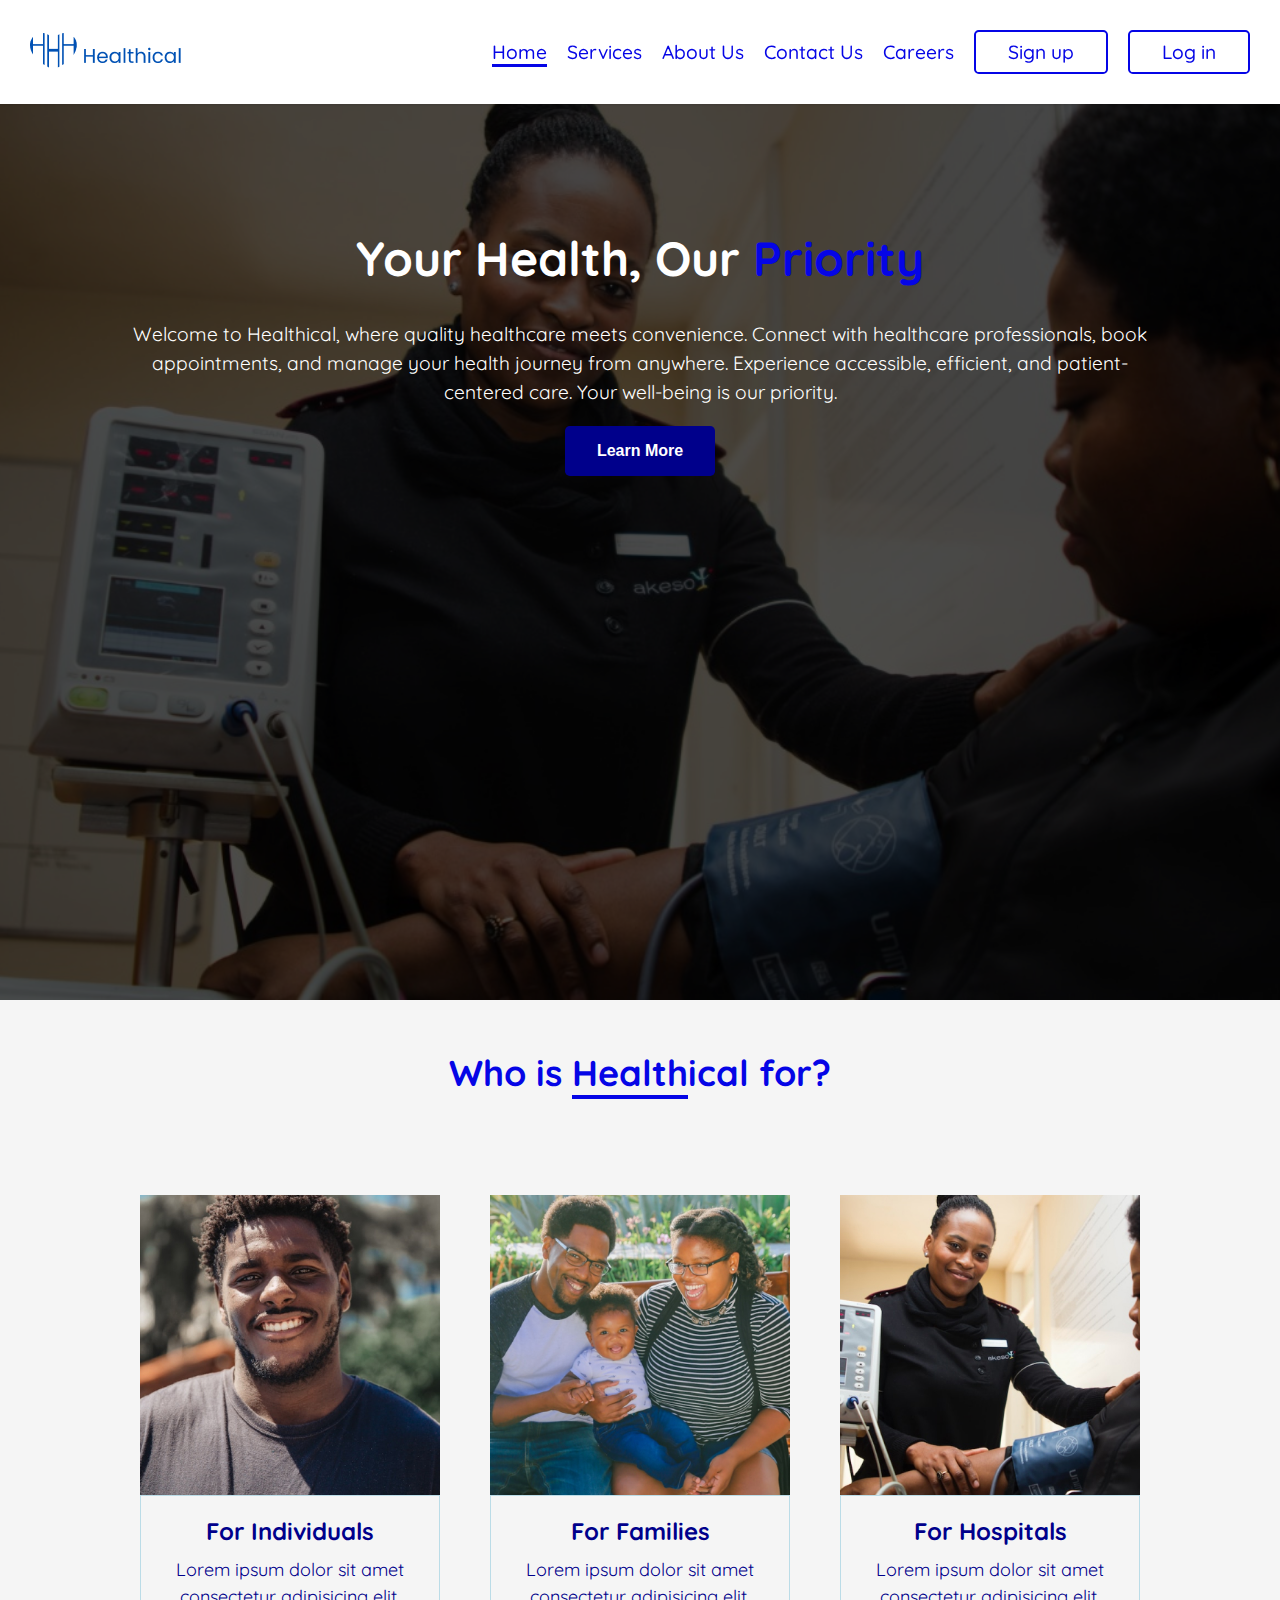
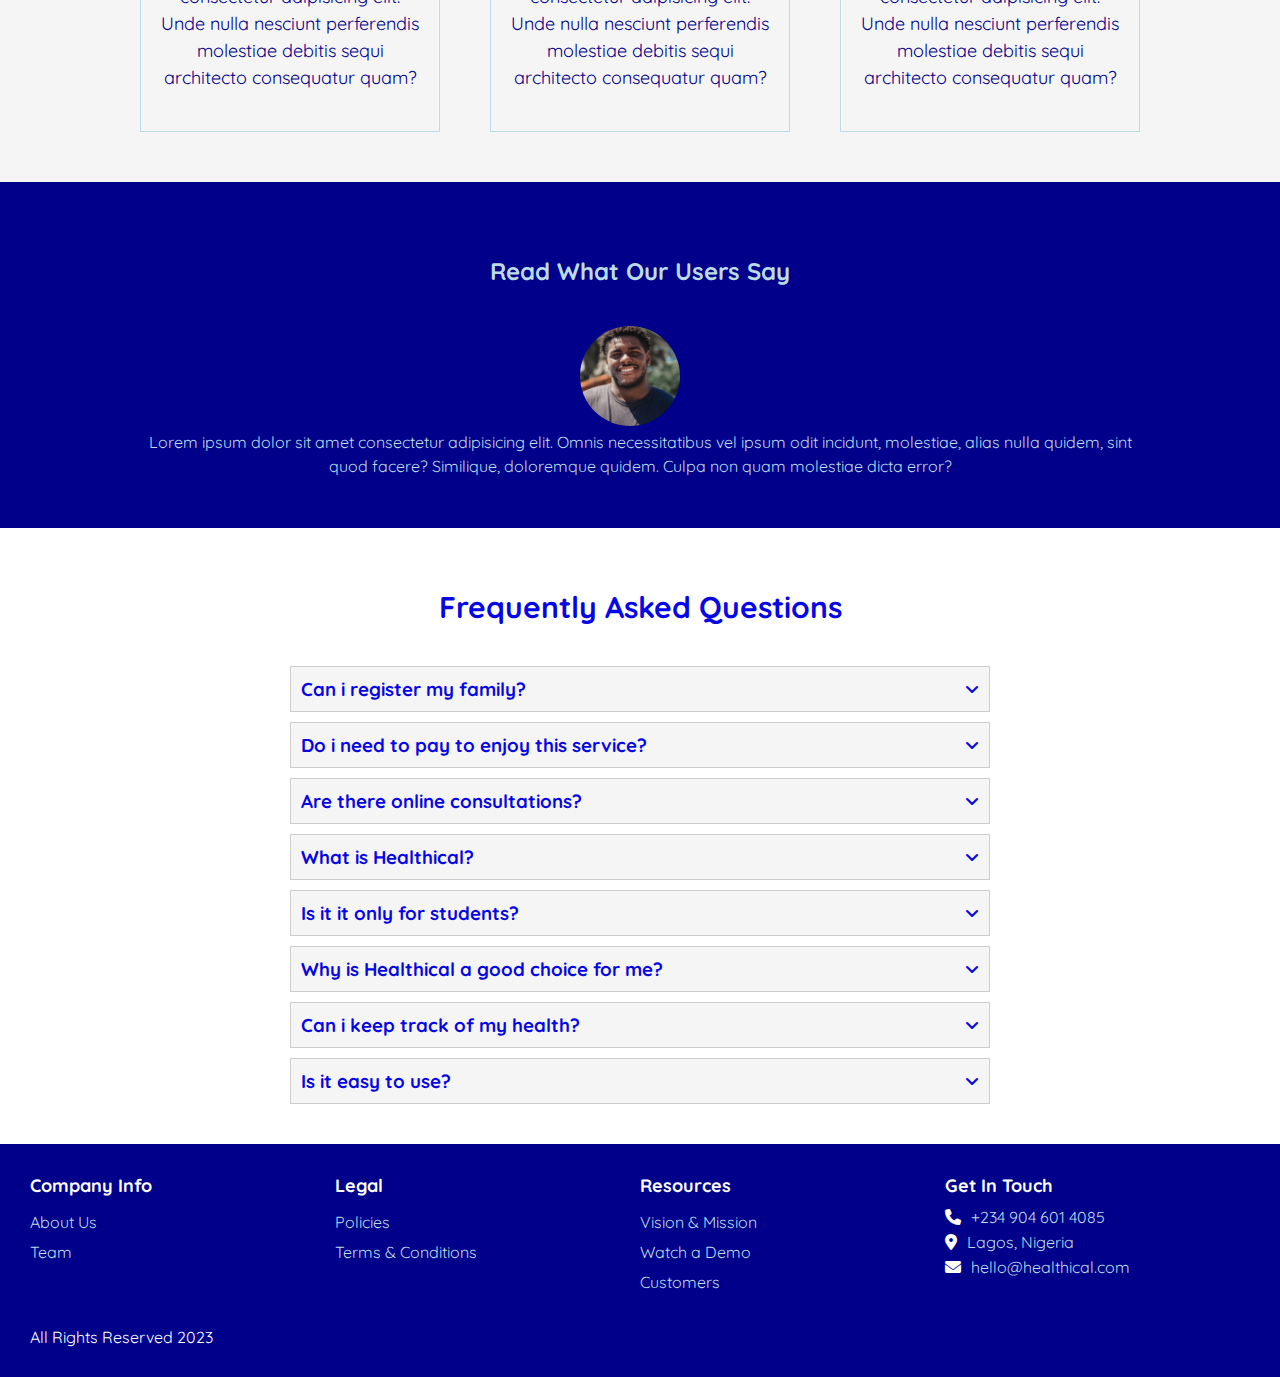
==== commit 928bf439: "updated the accordion in the homepage" ====
--- a/index.html
+++ b/index.html
@@ -27,7 +27,9 @@
               <li><a href="about.html">About Us</a></li>
               <li><a href="#contact">Contact Us</a></li>
               <li><a href="careers.html">Careers</a></li>
-              <li class="sign-up"><a href="patient-sign-up.html">Sign up</a></li>
+              <li class="sign-up">
+                <a href="patient-sign-up.html">Sign up</a>
+              </li>
               <li class="log-in"><a href="patient-sign-in.html">Log in</a></li>
             </ul>
           </div>
@@ -127,108 +129,123 @@
     </section>
 
     <!-- FAQ -->
-    <section class="faq">
-      <h2>Frequently <span>Asked</span> Questions</h2>
-
-      <div class="accordion">
-        <div class="question">
-          <div class="head">
-            <h3>Can i register my family?</h3>
-            <span class="icon"></span>
-          </div>
-          <div class="response">
-            <p>
-              Lorem ipsum, dolor sit amet consectetur adipisicing elit. Possimus
-              mollitia unde animi hic. Architecto, soluta nisi nostrum quam
-              quaerat quasi consectetur? Quasi!
-            </p>
-          </div>
-        </div>
-        <div class="question">
-          <div class="head">
-            <h3>Do i need to pay to enjoy this service?</h3>
-            <span class="icon"></span>
-          </div>
-          <div class="response">
-            <p>
-              Lorem ipsum, dolor sit amet consectetur adipisicing elit. Possimus
-              mollitia unde animi hic. Architecto, soluta nisi nostrum quam
-              quaerat quasi consectetur? Quasi!
-            </p>
-          </div>
-        </div>
-        <div class="question">
-          <div class="head">
-            <h3>Are there online consultations?</h3>
-            <span class="icon"></span>
-          </div>
-          <div class="response">
-            <p>
-              Lorem ipsum, dolor sit amet consectetur adipisicing elit. Possimus
-              mollitia unde animi hic. Architecto, soluta nisi nostrum quam
-              quaerat quasi consectetur? Quasi!
-            </p>
-          </div>
-        </div>
-        <div class="question">
-          <div class="head">
-            <h3>What is Healthical?</h3>
-            <span class="icon"></span>
-          </div>
-          <div class="response">
-            <p>
-              Lorem ipsum, dolor sit amet consectetur adipisicing elit. Possimus
-              mollitia unde animi hic. Architecto, soluta nisi nostrum quam
-              quaerat quasi consectetur? Quasi!
-            </p>
-          </div>
-        </div>
-        <div class="question">
-          <div class="head">
-            <h3>Why is Healthical a good choice for me?</h3>
-            <span class="icon"></span>
-          </div>
-          <div class="response">
-            <p>
-              Lorem ipsum, dolor sit amet consectetur adipisicing elit. Possimus
-              mollitia unde animi hic. Architecto, soluta nisi nostrum quam
-              quaerat quasi consectetur? Quasi!
-            </p>
-          </div>
-        </div>
-        <div class="question">
-          <div class="head">
-            <h3>Is it it only for students?</h3>
-            <span class="icon"></span>
-          </div>
-          <div class="response">
-            <p>
-              Lorem ipsum, dolor sit amet consectetur adipisicing elit. Possimus
-              mollitia unde animi hic. Architecto, soluta nisi nostrum quam
-              quaerat quasi consectetur? Quasi!
-            </p>
-          </div>
-        </div>
-        <div class="question">
-          <div class="head">
-            <h3>Can i keep track of my health?</h3>
-            <span class="icon"></span>
-          </div>
-          <div class="response">
-            <p>
-              Lorem ipsum, dolor sit amet consectetur adipisicing elit. Possimus
-              mollitia unde animi hic. Architecto, soluta nisi nostrum quam
-              quaerat quasi consectetur? Quasi!
-            </p>
-          </div>
-        </div>
-        <div class="question">
-          <div class="head">
-            <h3>How easy is it to use?</h3>
-            <span class="icon"></span>
-          </div>
-          <div class="response">
-            <p>
+    <section>
+      <div class="accordion-container">
+        <h1 class="heading">Frequently <span>Asked</span> Questions</h1>
+
+        <div class="accordion-wrapper">
+          <div class="accordion">
+            <div class="accordion-heading">
+              <h3>Can i register my family?</h3>
+              <i class="fas fa-angle-down"></i>
+            </div>
+
+            <p class="accordion-content">
+              Lorem ipsum, dolor sit amet consectetur adipisicing elit. Possimus
+              mollitia unde animi hic. Architecto, soluta nisi nostrum quam
+              quaerat quasi consectetur? Quasi!
+            </p>
+          </div>
+        </div>
+
+        <div class="accordion-wrapper">
+          <div class="accordion">
+            <div class="accordion-heading">
+              <h3>Do i need to pay to enjoy this service?</h3>
+              <i class="fas fa-angle-down"></i>
+            </div>
+
+            <p class="accordion-content">
+              Lorem ipsum, dolor sit amet consectetur adipisicing elit. Possimus
+              mollitia unde animi hic. Architecto, soluta nisi nostrum quam
+              quaerat quasi consectetur? Quasi!
+            </p>
+          </div>
+        </div>
+
+        <div class="accordion-wrapper">
+          <div class="accordion">
+            <div class="accordion-heading">
+              <h3>Are there online consultations?</h3>
+              <i class="fas fa-angle-down"></i>
+            </div>
+
+            <p class="accordion-content">
+              Lorem ipsum, dolor sit amet consectetur adipisicing elit. Possimus
+              mollitia unde animi hic. Architecto, soluta nisi nostrum quam
+              quaerat quasi consectetur? Quasi!
+            </p>
+          </div>
+        </div>
+
+        <div class="accordion-wrapper">
+          <div class="accordion">
+            <div class="accordion-heading">
+              <h3>What is Healthical?</h3>
+              <i class="fas fa-angle-down"></i>
+            </div>
+
+            <p class="accordion-content">
+              Lorem ipsum, dolor sit amet consectetur adipisicing elit. Possimus
+              mollitia unde animi hic. Architecto, soluta nisi nostrum quam
+              quaerat quasi consectetur? Quasi!
+            </p>
+          </div>
+        </div>
+
+        <div class="accordion-wrapper">
+          <div class="accordion">
+            <div class="accordion-heading">
+              <h3>Is it it only for students?</h3>
+              <i class="fas fa-angle-down"></i>
+            </div>
+
+            <p class="accordion-content">
+              Lorem ipsum, dolor sit amet consectetur adipisicing elit. Possimus
+              mollitia unde animi hic. Architecto, soluta nisi nostrum quam
+              quaerat quasi consectetur? Quasi!
+            </p>
+          </div>
+        </div>
+
+        <div class="accordion-wrapper">
+          <div class="accordion">
+            <div class="accordion-heading">
+              <h3>Why is Healthical a good choice for me?</h3>
+              <i class="fas fa-angle-down"></i>
+            </div>
+
+            <p class="accordion-content">
+              Lorem ipsum, dolor sit amet consectetur adipisicing elit. Possimus
+              mollitia unde animi hic. Architecto, soluta nisi nostrum quam
+              quaerat quasi consectetur? Quasi!
+            </p>
+          </div>
+        </div>
+
+        <div class="accordion-wrapper">
+          <div class="accordion">
+            <div class="accordion-heading">
+              <h3>Can i keep track of my health?</h3>
+              <i class="fas fa-angle-down"></i>
+            </div>
+
+            <p class="accordion-content">
+              Lorem ipsum, dolor sit amet consectetur adipisicing elit. Possimus
+              mollitia unde animi hic. Architecto, soluta nisi nostrum quam
+              quaerat quasi consectetur? Quasi!
+            </p>
+          </div>
+        </div>
+
+        <div class="accordion-wrapper">
+          <div class="accordion">
+            <div class="accordion-heading">
+              <h3>Is it easy to use?</h3>
+              <i class="fas fa-angle-down"></i>
+            </div>
+
+            <p class="accordion-content">
               Lorem ipsum, dolor sit amet consectetur adipisicing elit. Possimus
               mollitia unde animi hic. Architecto, soluta nisi nostrum quam
               quaerat quasi consectetur? Quasi!
--- a/style.css
+++ b/style.css
@@ -1,4 +1,4 @@
-@import url('https://fonts.googleapis.com/css2?family=Montserrat:ital,wght@1,300&family=Poppins:wght@300;500&family=Quicksand&display=swap');
+@import url("https://fonts.googleapis.com/css2?family=Montserrat:ital,wght@1,300&family=Poppins:wght@300;500&family=Quicksand&display=swap");
 
 * {
   margin: 0;
@@ -20,7 +20,7 @@
 
 body {
   color: var(--white);
-  font-family: 'Quicksand', sans-serif;
+  font-family: "Quicksand", sans-serif;
 }
 
 /* Navbar styling */
@@ -244,15 +244,6 @@
   padding-top: 1.5rem;
   padding-bottom: 2.5rem;
 }
-
-/* .testimonial1,
-.testimonial2,
-.testimonial3 {
-  display: flex;
-  flex-direction: column;
-  align-items: center;
-}
- */
 
 .testimonials {
   text-align: center;
@@ -324,74 +315,54 @@
 }
 
 /* FAQ Section Styling */
-.faq {
-  max-width: 800px;
-  margin: 0 auto;
-  padding: 40px;
-}
-
-h2 {
+.accordion-container {
+  max-width: 700px;
+  margin: 40px auto;
+}
+
+.accordion {
+  border: 1px solid #ccc;
+  margin-bottom: 10px;
+}
+
+.heading {
   text-align: center;
-  font-size: 2rem;
-}
-
-.accordion {
-  display: flex;
-  flex-direction: column;
-}
-
-.question {
-  background-color: var(--lightblue);
-  margin: 10px;
-  border-radius: 5px;
-  overflow: hidden;
-  padding: 1rem;
-}
-
-.head {
+  font-size: 30px;
+  padding: 20px;
+  margin-bottom: 20px;
+  color: var(--blue);
+}
+
+.accordion-heading {
   display: flex;
   justify-content: space-between;
   align-items: center;
+  background-color: #f5f5f5;
+  color: var(--blue);
   padding: 10px;
   cursor: pointer;
 }
 
-.head h3 {
-  margin: 0;
-  font-size: 1.2rem;
-}
-
-.icon {
-  width: 20px;
-  height: 20px;
-  border: solid black;
-  border-width: 0 2px 2px 0;
-  transform: rotate(45deg);
-}
-
-.response {
+.accordion.active .accordion-heading i {
+  transform: rotate(180deg);
+}
+
+.accordion-content {
+  display: none;
   padding: 10px;
-  display: none;
-}
-
-.response p {
-  margin: 0;
-}
-
-.question.active .response {
+  color: var(--blue);
+  animation: animate 0.2s linear backwards;
+  transform-origin: top;
+}
+
+.accordion.active .accordion-content {
   display: block;
 }
 
-.faq h2 {
-  text-align: center;
-  justify-content: center;
-  color: var(--blue);
-  padding-bottom: 2rem;
-  font-size: 1.5rem;
-}
-
-.faq span {
-  border-bottom: 3px solid var(--blue);
+@keyframes animate {
+  0% {
+    transform: scale(0);
+  }
 }
 
 /* Footer Section Styling */
@@ -495,13 +466,13 @@
     display: flex;
     flex-direction: column;
     margin: auto;
-  } 
+  }
 
   .sign-up {
     margin: 1rem 0;
   }
 
- .hamburger-menu {
+  .hamburger-menu {
     display: block;
     cursor: pointer;
     z-index: 100;
@@ -517,7 +488,7 @@
 
   .hamburger-menu.active .bar:nth-child(3) {
     transform: translateY(-8px) rotate(-45deg);
-  } 
+  }
 
   .hero {
     flex-direction: column;
@@ -586,7 +557,7 @@
   .about-us h2 {
     font-size: 30px;
   }
-  
+
   .details h1 {
     font-size: 1.7rem;
   }
@@ -599,4 +570,8 @@
     display: flex;
     flex-direction: column;
   }
-}
+
+  .accordion-container {
+    width: 80%;
+  }
+}
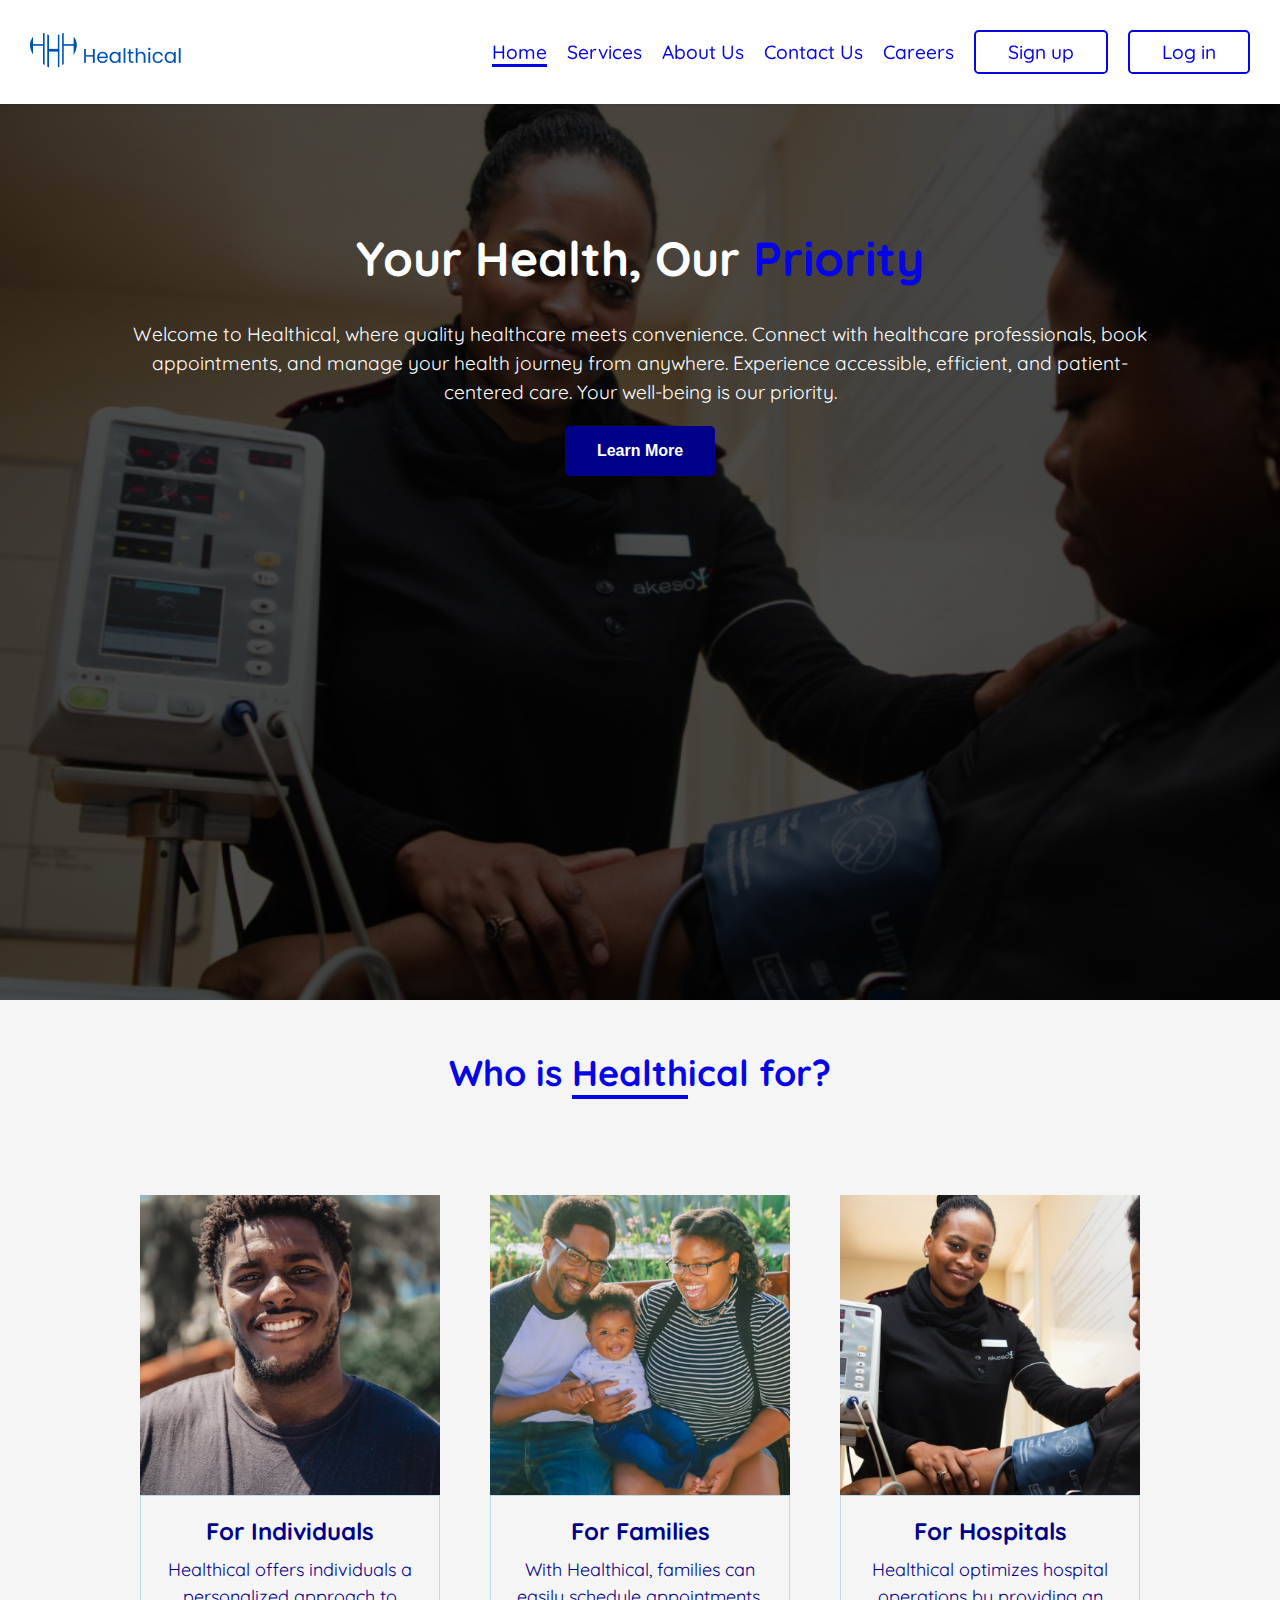
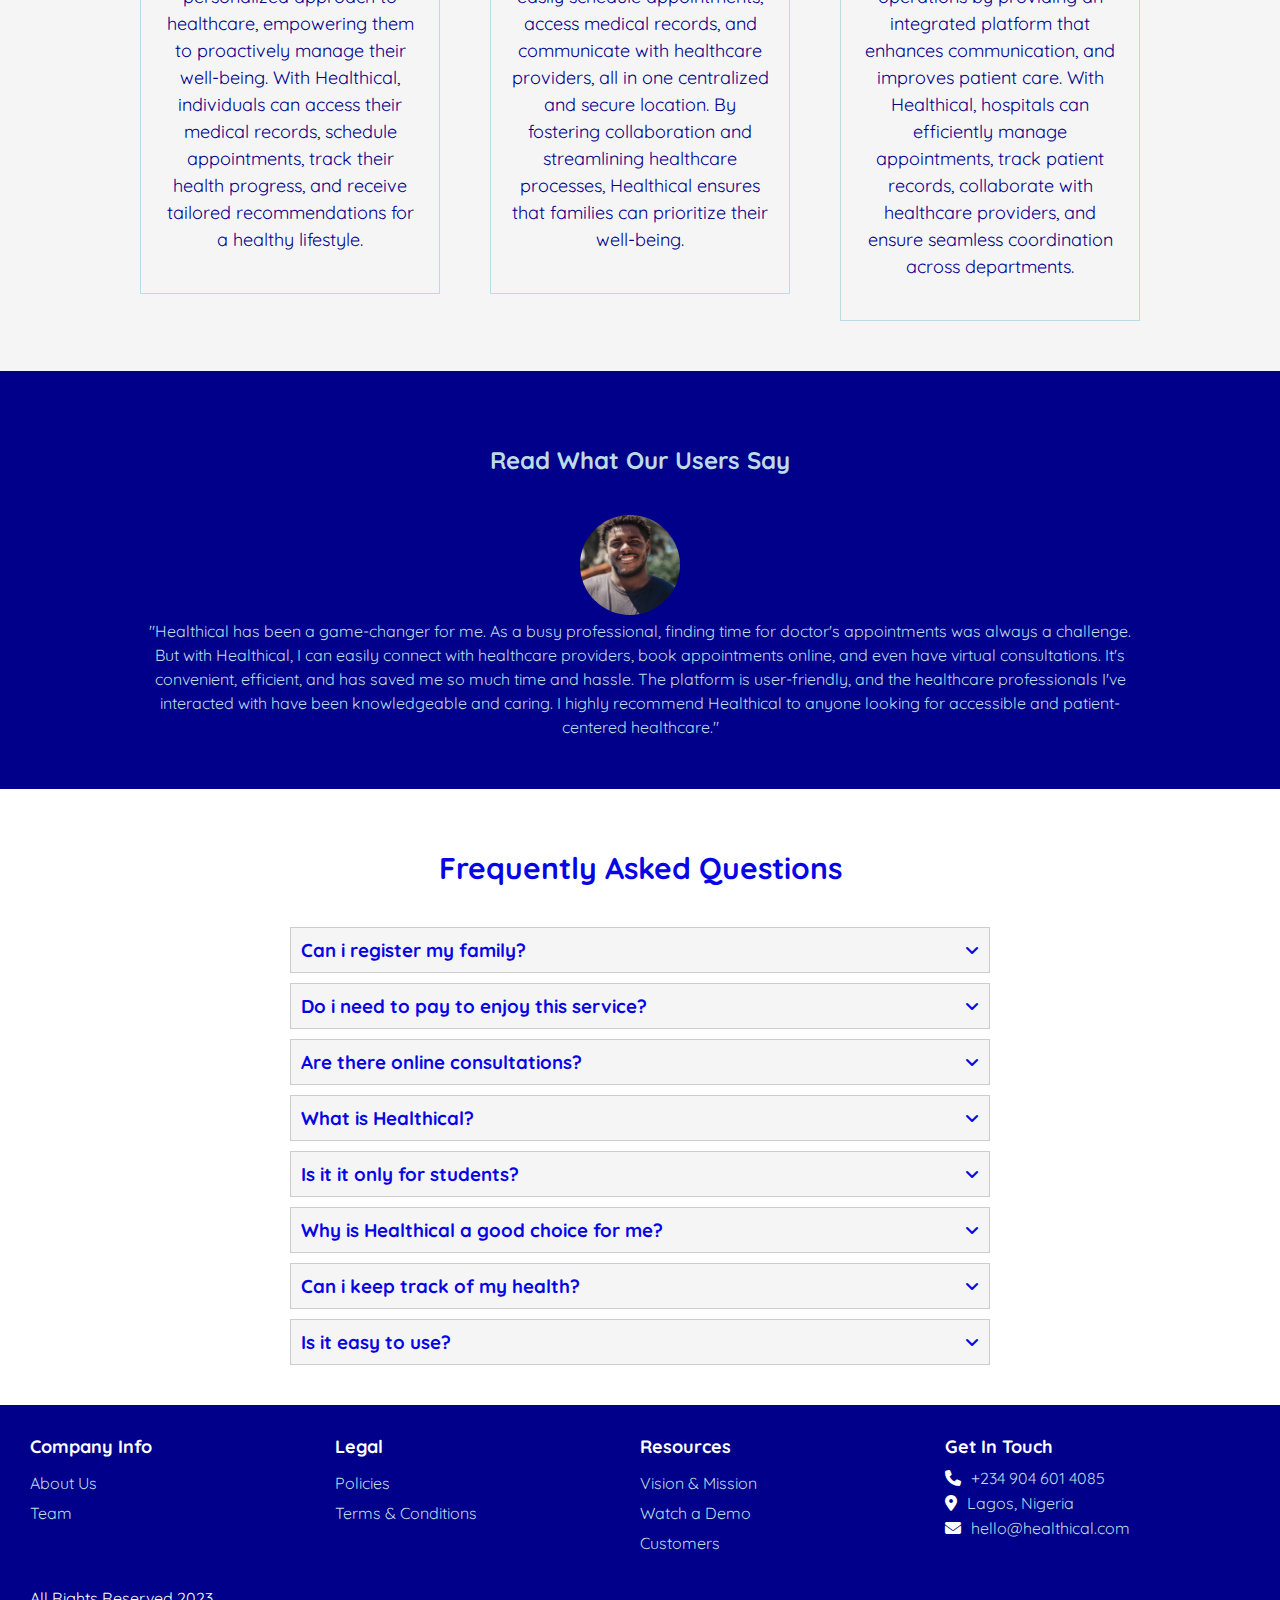
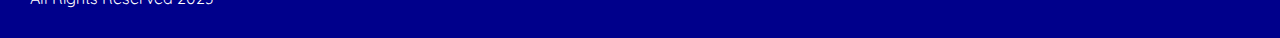
==== commit 9fd6f011: "updated the text on the homepage" ====
--- a/index.html
+++ b/index.html
@@ -73,9 +73,11 @@
           <div class="container">
             <h3>For Individuals</h3>
             <p>
-              Lorem ipsum dolor sit amet consectetur adipisicing elit. Unde
-              nulla nesciunt perferendis molestiae debitis sequi architecto
-              consequatur quam?
+              Healthical offers individuals a personalized approach to
+              healthcare, empowering them to proactively manage their
+              well-being. With Healthical, individuals can access their medical
+              records, schedule appointments, track their health progress, and
+              receive tailored recommendations for a healthy lifestyle.
             </p>
           </div>
         </div>
@@ -87,9 +89,11 @@
           <div class="container">
             <h3>For Families</h3>
             <p>
-              Lorem ipsum dolor sit amet consectetur adipisicing elit. Unde
-              nulla nesciunt perferendis molestiae debitis sequi architecto
-              consequatur quam?
+              With Healthical, families can easily schedule appointments, access
+              medical records, and communicate with healthcare providers, all in
+              one centralized and secure location. By fostering collaboration
+              and streamlining healthcare processes, Healthical ensures that
+              families can prioritize their well-being.
             </p>
           </div>
         </div>
@@ -101,9 +105,11 @@
           <div class="container">
             <h3>For Hospitals</h3>
             <p>
-              Lorem ipsum dolor sit amet consectetur adipisicing elit. Unde
-              nulla nesciunt perferendis molestiae debitis sequi architecto
-              consequatur quam?
+              Healthical optimizes hospital operations by providing an
+              integrated platform that enhances communication, and improves patient care. With Healthical, hospitals
+              can efficiently manage appointments, track patient records,
+              collaborate with healthcare providers, and ensure seamless
+              coordination across departments.
             </p>
           </div>
         </div>
@@ -119,10 +125,15 @@
         <div class="testimonial1">
           <img class="test-image" src="./images/image3.jpg" alt="image" />
           <p class="review">
-            Lorem ipsum dolor sit amet consectetur adipisicing elit. Omnis
-            necessitatibus vel ipsum odit incidunt, molestiae, alias nulla
-            quidem, sint quod facere? Similique, doloremque quidem. Culpa non
-            quam molestiae dicta error?
+            "Healthical has been a game-changer for me. As a busy professional,
+            finding time for doctor's appointments was always a challenge. But
+            with Healthical, I can easily connect with healthcare providers,
+            book appointments online, and even have virtual consultations. It's
+            convenient, efficient, and has saved me so much time and hassle. The
+            platform is user-friendly, and the healthcare professionals I've
+            interacted with have been knowledgeable and caring. I highly
+            recommend Healthical to anyone looking for accessible and
+            patient-centered healthcare."
           </p>
         </div>
       </div>
@@ -141,9 +152,12 @@
             </div>
 
             <p class="accordion-content">
-              Lorem ipsum, dolor sit amet consectetur adipisicing elit. Possimus
-              mollitia unde animi hic. Architecto, soluta nisi nostrum quam
-              quaerat quasi consectetur? Quasi!
+              Yes, you can register your family members on Healthical. Our
+              platform allows you to create profiles for each family member,
+              making it convenient to manage their healthcare needs. You can
+              schedule appointments, track medical records, and securely
+              communicate with healthcare providers for all your family members
+              from a single account.
             </p>
           </div>
         </div>
@@ -156,9 +170,14 @@
             </div>
 
             <p class="accordion-content">
-              Lorem ipsum, dolor sit amet consectetur adipisicing elit. Possimus
-              mollitia unde animi hic. Architecto, soluta nisi nostrum quam
-              quaerat quasi consectetur? Quasi!
+              No, you do not need to pay to enjoy the services offered by
+              Healthical. Our platform is free to use for all users. You can
+              register an account, access your medical records, schedule
+              appointments, communicate with healthcare providers, and utilize
+              various features without any cost. Healthical is committed to
+              providing accessible and convenient healthcare services to all
+              individuals, ensuring that quality healthcare is available to
+              everyone.
             </p>
           </div>
         </div>
@@ -171,9 +190,16 @@
             </div>
 
             <p class="accordion-content">
-              Lorem ipsum, dolor sit amet consectetur adipisicing elit. Possimus
-              mollitia unde animi hic. Architecto, soluta nisi nostrum quam
-              quaerat quasi consectetur? Quasi!
+              Yes, Healthical offers online consultation services. We understand
+              the importance of convenient access to healthcare, especially in
+              today's digital age. Through our platform, you can have virtual
+              consultations with healthcare professionals from the comfort of
+              your own home. Whether you have a non-emergency medical concern,
+              need medical advice, or require follow-up consultations, our
+              online consultation feature allows you to connect with qualified
+              doctors and specialists remotely. It provides a convenient and
+              efficient way to receive medical guidance and support without the
+              need for in-person visits.
             </p>
           </div>
         </div>
@@ -186,9 +212,17 @@
             </div>
 
             <p class="accordion-content">
-              Lorem ipsum, dolor sit amet consectetur adipisicing elit. Possimus
-              mollitia unde animi hic. Architecto, soluta nisi nostrum quam
-              quaerat quasi consectetur? Quasi!
+              Healthical is a comprehensive healthcare platform designed to
+              bridge the gap between patients and doctors. It is a user-friendly
+              web application that provides a range of healthcare services and
+              features. With Healthical, you can conveniently schedule
+              appointments, access medical records, communicate with healthcare
+              providers, and even have online consultations. Our platform aims
+              to streamline the healthcare experience, making it more
+              accessible, efficient, and personalized. Whether you need to book
+              a doctor's appointment, manage your health records, or seek
+              medical advice, Healthical is here to empower you with the tools
+              and resources you need for better healthcare management.
             </p>
           </div>
         </div>
@@ -201,9 +235,17 @@
             </div>
 
             <p class="accordion-content">
-              Lorem ipsum, dolor sit amet consectetur adipisicing elit. Possimus
-              mollitia unde animi hic. Architecto, soluta nisi nostrum quam
-              quaerat quasi consectetur? Quasi!
+              No, Healthical is not only for students. It is a healthcare
+              platform that is open to individuals of all age groups and
+              backgrounds. Whether you are a student, a working professional, a
+              parent, or a senior citizen, you can benefit from the services and
+              features offered by Healthical. Our platform is designed to cater
+              to the healthcare needs of a diverse range of individuals,
+              ensuring that everyone has access to convenient healthcare
+              management tools, online consultations, and seamless communication
+              with healthcare providers. Healthical aims to serve as a valuable
+              resource for individuals from all walks of life, helping them take
+              control of their health and well-being.
             </p>
           </div>
         </div>
@@ -216,9 +258,16 @@
             </div>
 
             <p class="accordion-content">
-              Lorem ipsum, dolor sit amet consectetur adipisicing elit. Possimus
-              mollitia unde animi hic. Architecto, soluta nisi nostrum quam
-              quaerat quasi consectetur? Quasi!
+              With Healthical, you can easily schedule appointments, access
+              medical records, and benefit from online consultations. It offers
+              features like health tracking, medication reminders, and
+              personalized health tips to empower users in making informed
+              decisions. The platform facilitates effective communication
+              between patients and healthcare providers, ensuring a seamless
+              healthcare experience. Healthical's trusted network of healthcare
+              professionals ensures quality care, making it a great choice for
+              anyone looking for convenient, personalized, and reliable
+              healthcare services.
             </p>
           </div>
         </div>
@@ -231,9 +280,11 @@
             </div>
 
             <p class="accordion-content">
-              Lorem ipsum, dolor sit amet consectetur adipisicing elit. Possimus
-              mollitia unde animi hic. Architecto, soluta nisi nostrum quam
-              quaerat quasi consectetur? Quasi!
+              Yes, absolutely! Healthical allows you to keep track of your
+              health easily and conveniently. With the platform's built-in
+              health tracking feature, you can monitor various aspects of your
+              well-being, such as your daily physical activity, sleep patterns,
+              heart rate, and more.
             </p>
           </div>
         </div>
@@ -246,9 +297,15 @@
             </div>
 
             <p class="accordion-content">
-              Lorem ipsum, dolor sit amet consectetur adipisicing elit. Possimus
-              mollitia unde animi hic. Architecto, soluta nisi nostrum quam
-              quaerat quasi consectetur? Quasi!
+              Absolutely! Healthical is designed to be user-friendly and easy to
+              use for individuals of all technical backgrounds. The platform
+              features a clean and intuitive interface that makes navigation and
+              interaction seamless. Whether you're a tech-savvy individual or
+              someone who is less familiar with digital platforms, Healthical's
+              user-friendly design ensures a smooth and hassle-free experience.
+              The registration process is straightforward, and once you're
+              logged in, you'll find clear instructions and prompts to guide you
+              through the various features and functionalities.
             </p>
           </div>
         </div>
--- a/style.css
+++ b/style.css
@@ -350,7 +350,7 @@
 .accordion-content {
   display: none;
   padding: 10px;
-  color: var(--blue);
+  color: #000;
   animation: animate 0.2s linear backwards;
   transform-origin: top;
 }
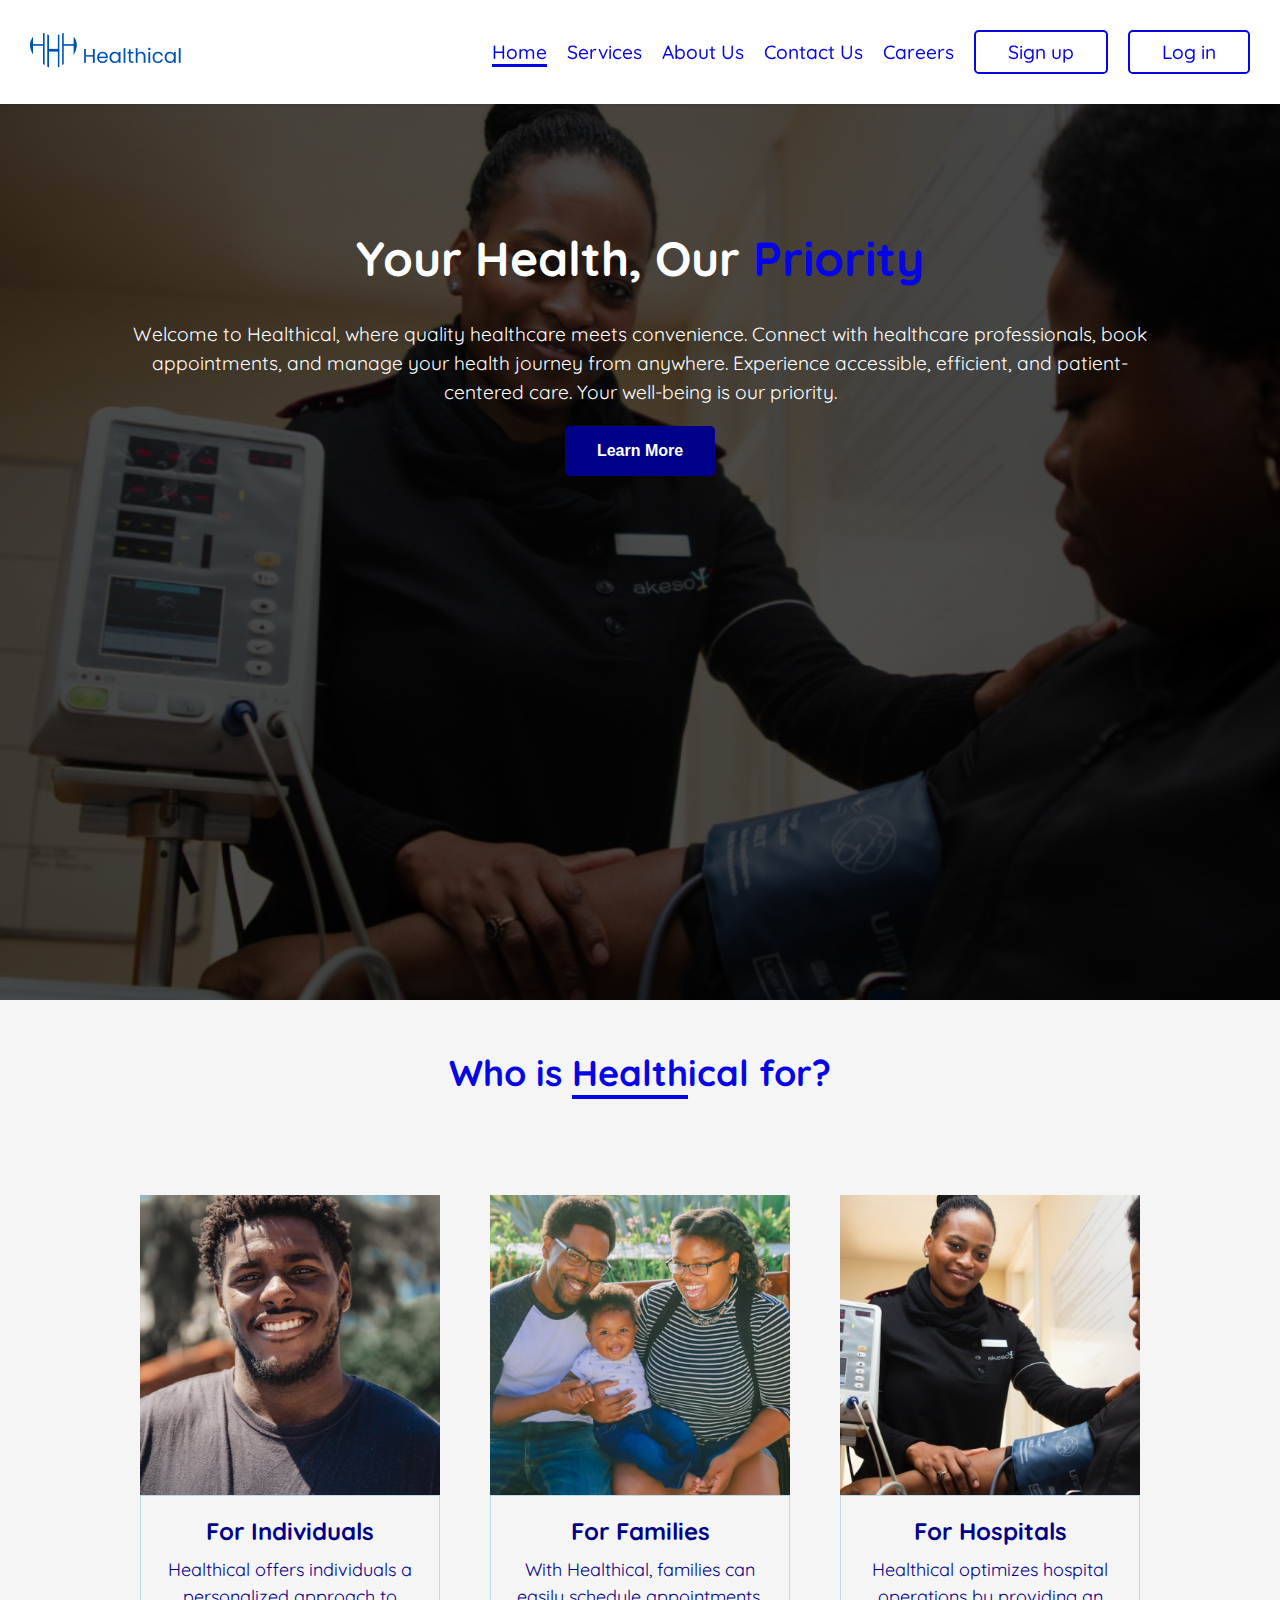
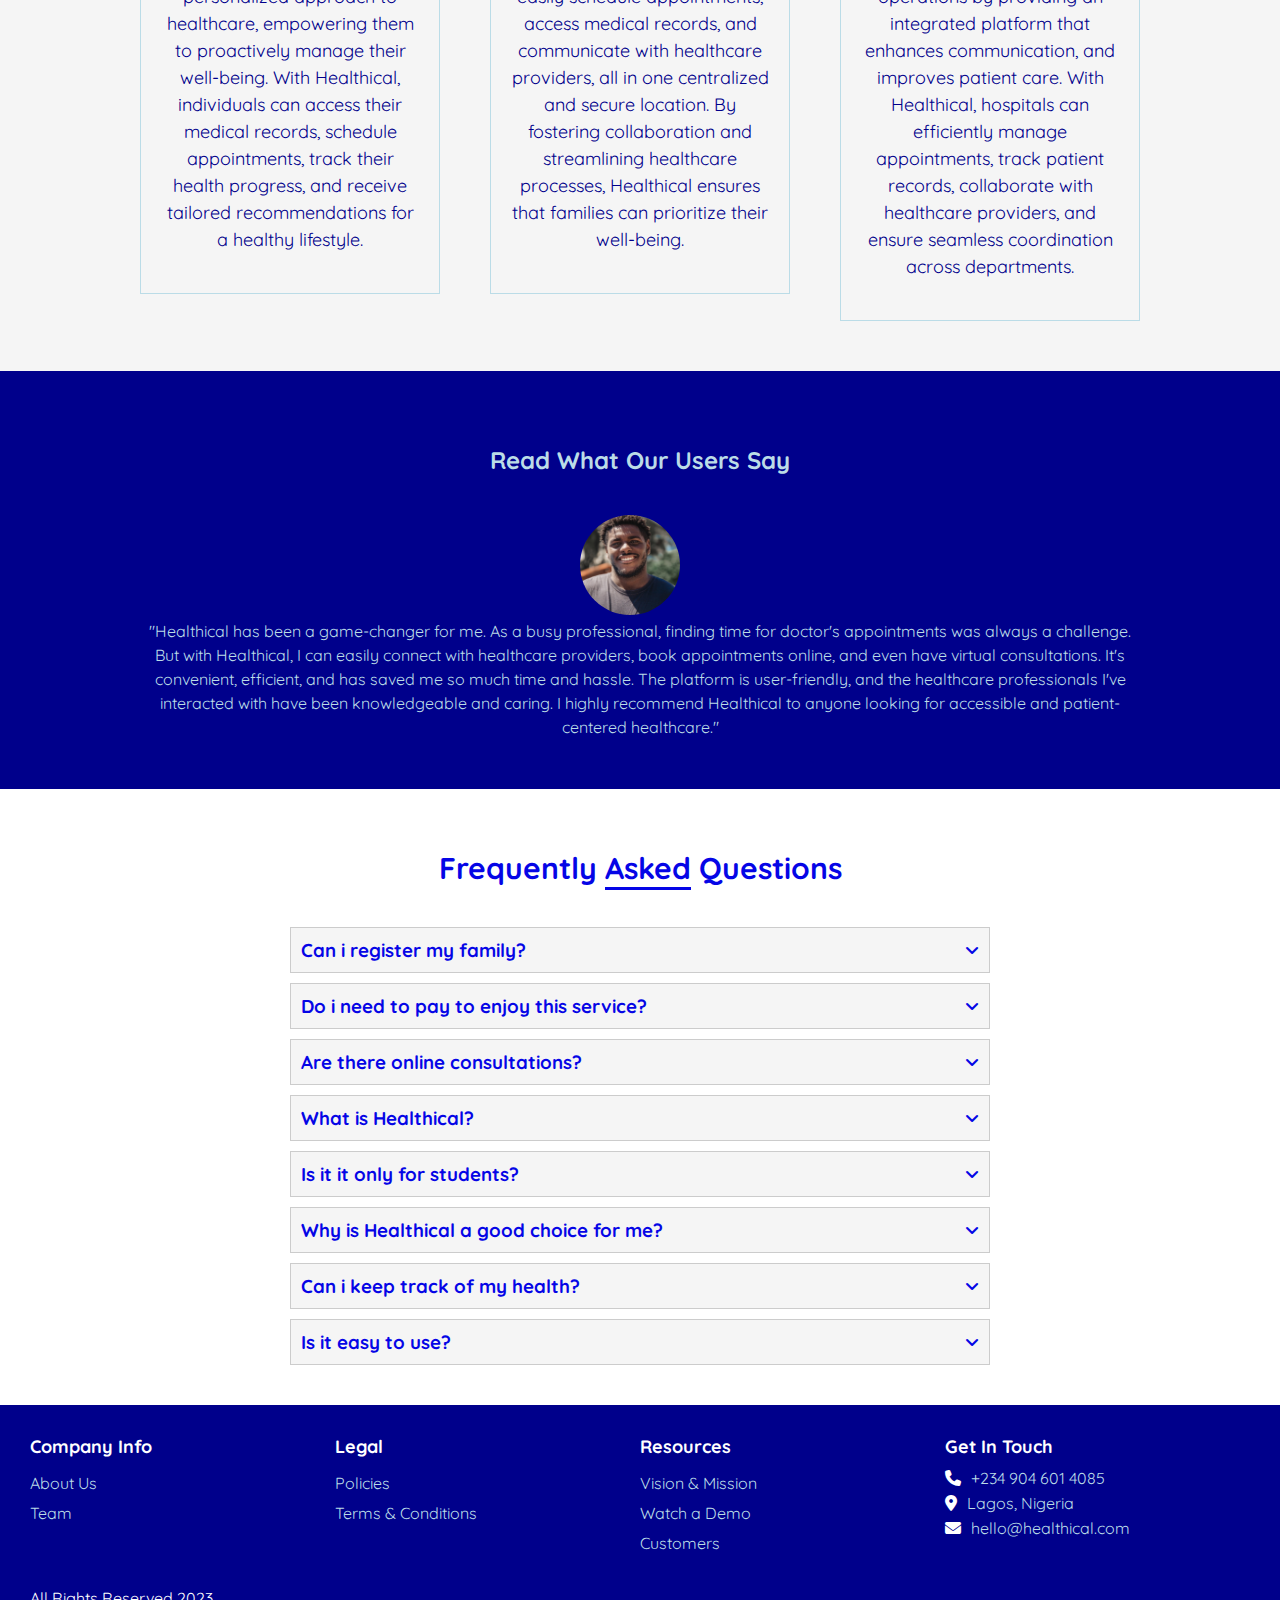
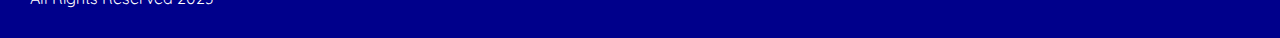
==== commit fb52ed9a: "made some minor updates and correction to the texts" ====
--- a/index.html
+++ b/index.html
@@ -154,7 +154,7 @@
             <p class="accordion-content">
               Yes, you can register your family members on Healthical. Our
               platform allows you to create profiles for each family member,
-              making it convenient to manage their healthcare needs. You can
+              making it convenient to manage their healthcare needs. <br> <br> You can
               schedule appointments, track medical records, and securely
               communicate with healthcare providers for all your family members
               from a single account.
@@ -171,10 +171,10 @@
 
             <p class="accordion-content">
               No, you do not need to pay to enjoy the services offered by
-              Healthical. Our platform is free to use for all users. You can
+              Healthical. Our platform is free to use for all users. <br><br> You can
               register an account, access your medical records, schedule
               appointments, communicate with healthcare providers, and utilize
-              various features without any cost. Healthical is committed to
+              various features without any cost. <br><br> Healthical is committed to
               providing accessible and convenient healthcare services to all
               individuals, ensuring that quality healthcare is available to
               everyone.
@@ -192,12 +192,12 @@
             <p class="accordion-content">
               Yes, Healthical offers online consultation services. We understand
               the importance of convenient access to healthcare, especially in
-              today's digital age. Through our platform, you can have virtual
+              today's digital age. <br><br> Through our platform, you can have virtual
               consultations with healthcare professionals from the comfort of
-              your own home. Whether you have a non-emergency medical concern,
+              your own home. <br><br> Whether you have a non-emergency medical concern,
               need medical advice, or require follow-up consultations, our
               online consultation feature allows you to connect with qualified
-              doctors and specialists remotely. It provides a convenient and
+              doctors and specialists remotely. <br><br> It provides a convenient and
               efficient way to receive medical guidance and support without the
               need for in-person visits.
             </p>
@@ -213,13 +213,13 @@
 
             <p class="accordion-content">
               Healthical is a comprehensive healthcare platform designed to
-              bridge the gap between patients and doctors. It is a user-friendly
+              bridge the gap between patients and doctors.<br><br> It is a user-friendly
               web application that provides a range of healthcare services and
-              features. With Healthical, you can conveniently schedule
+              features.<br><br> With Healthical, you can conveniently schedule
               appointments, access medical records, communicate with healthcare
-              providers, and even have online consultations. Our platform aims
+              providers, and even have online consultations.<br><br> Our platform aims
               to streamline the healthcare experience, making it more
-              accessible, efficient, and personalized. Whether you need to book
+              accessible, efficient, and personalized.<br><br> Whether you need to book
               a doctor's appointment, manage your health records, or seek
               medical advice, Healthical is here to empower you with the tools
               and resources you need for better healthcare management.
@@ -237,13 +237,13 @@
             <p class="accordion-content">
               No, Healthical is not only for students. It is a healthcare
               platform that is open to individuals of all age groups and
-              backgrounds. Whether you are a student, a working professional, a
+              backgrounds.<br><br> Whether you are a student, a working professional, a
               parent, or a senior citizen, you can benefit from the services and
-              features offered by Healthical. Our platform is designed to cater
+              features offered by Healthical.<br><br> Our platform is designed to cater
               to the healthcare needs of a diverse range of individuals,
               ensuring that everyone has access to convenient healthcare
               management tools, online consultations, and seamless communication
-              with healthcare providers. Healthical aims to serve as a valuable
+              with healthcare providers.<br><br> Healthical aims to serve as a valuable
               resource for individuals from all walks of life, helping them take
               control of their health and well-being.
             </p>
@@ -259,12 +259,12 @@
 
             <p class="accordion-content">
               With Healthical, you can easily schedule appointments, access
-              medical records, and benefit from online consultations. It offers
+              medical records, and benefit from online consultations.<br><br> It offers
               features like health tracking, medication reminders, and
               personalized health tips to empower users in making informed
-              decisions. The platform facilitates effective communication
+              decisions.<br><br> The platform facilitates effective communication
               between patients and healthcare providers, ensuring a seamless
-              healthcare experience. Healthical's trusted network of healthcare
+              healthcare experience. <br><br>Healthical's trusted network of healthcare
               professionals ensures quality care, making it a great choice for
               anyone looking for convenient, personalized, and reliable
               healthcare services.
@@ -281,7 +281,7 @@
 
             <p class="accordion-content">
               Yes, absolutely! Healthical allows you to keep track of your
-              health easily and conveniently. With the platform's built-in
+              health easily and conveniently.<br><br> With the platform's built-in
               health tracking feature, you can monitor various aspects of your
               well-being, such as your daily physical activity, sleep patterns,
               heart rate, and more.
@@ -298,11 +298,11 @@
 
             <p class="accordion-content">
               Absolutely! Healthical is designed to be user-friendly and easy to
-              use for individuals of all technical backgrounds. The platform
+              use for individuals of all technical backgrounds.<br><br> The platform
               features a clean and intuitive interface that makes navigation and
-              interaction seamless. Whether you're a tech-savvy individual or
+              interaction seamless.<br><br> Whether you're a tech-savvy individual or
               someone who is less familiar with digital platforms, Healthical's
-              user-friendly design ensures a smooth and hassle-free experience.
+              user-friendly design ensures a smooth and hassle-free experience.<br><br>
               The registration process is straightforward, and once you're
               logged in, you'll find clear instructions and prompts to guide you
               through the various features and functionalities.
--- a/style.css
+++ b/style.css
@@ -286,34 +286,6 @@
   color: var(--lightblue);
 }
 
-.prev-btn,
-.next-btn {
-  top: 50%;
-  transform: translateY(-50%);
-  width: 50px;
-  height: 50px;
-  border: none;
-  outline: none;
-  background-color: #fff;
-  color: #555;
-  font-size: 24px;
-  cursor: pointer;
-  z-index: 1;
-}
-
-.prev-btn:hover,
-.next-btn:hover {
-  background-color: #f2f2f2;
-}
-
-.prev-btn {
-  left: 0;
-}
-
-.next-btn {
-  right: 0;
-}
-
 /* FAQ Section Styling */
 .accordion-container {
   max-width: 700px;
@@ -331,6 +303,10 @@
   padding: 20px;
   margin-bottom: 20px;
   color: var(--blue);
+}
+
+.heading span {
+  border-bottom: 3px solid var(--blue);
 }
 
 .accordion-heading {
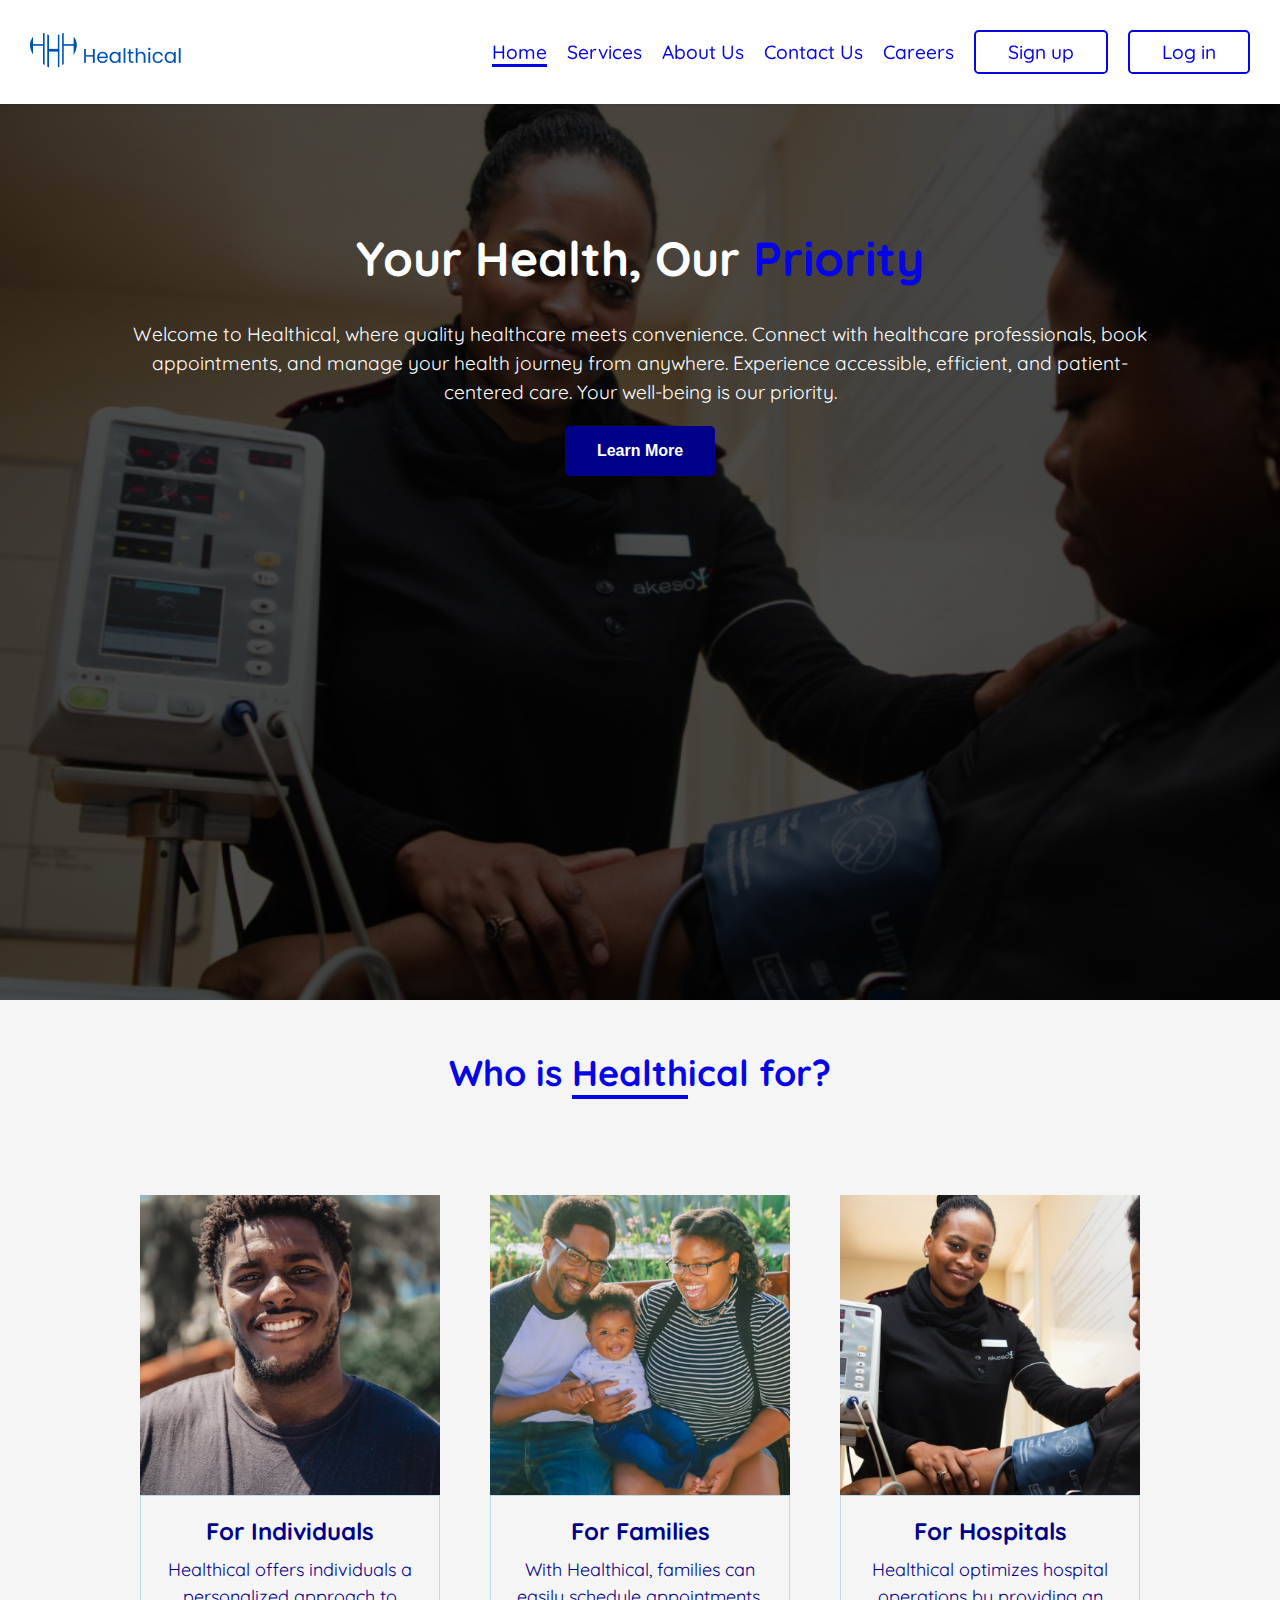
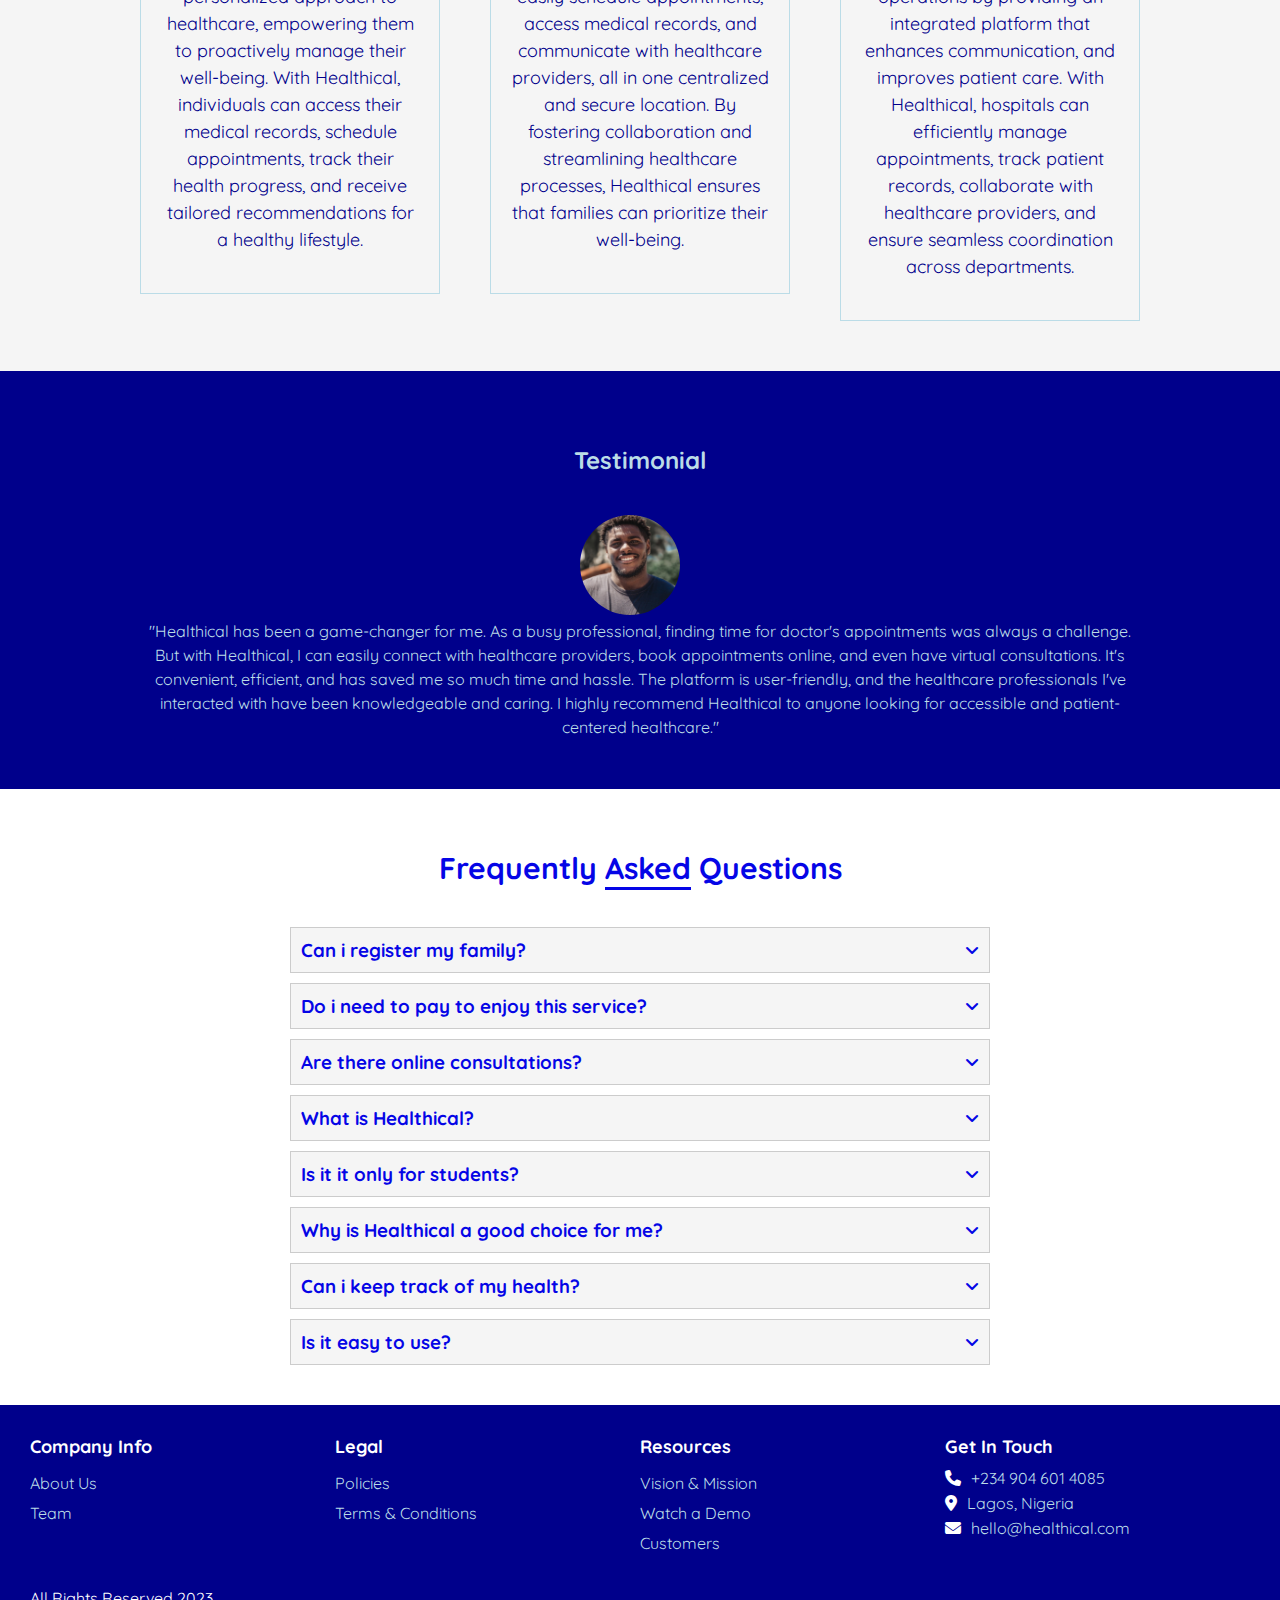
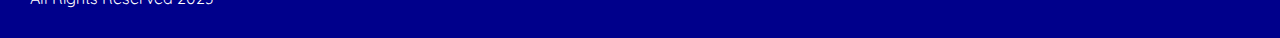
==== commit 45ecb216: "made some little changes" ====
--- a/index.html
+++ b/index.html
@@ -118,7 +118,7 @@
 
     <!-- Testimonials -->
     <section class="testimonials">
-      <h2>Read What Our Users Say</h2>
+      <h2>Testimonial</h2>
 
       <div class="test-container">
         <!-- First Testimonial -->
